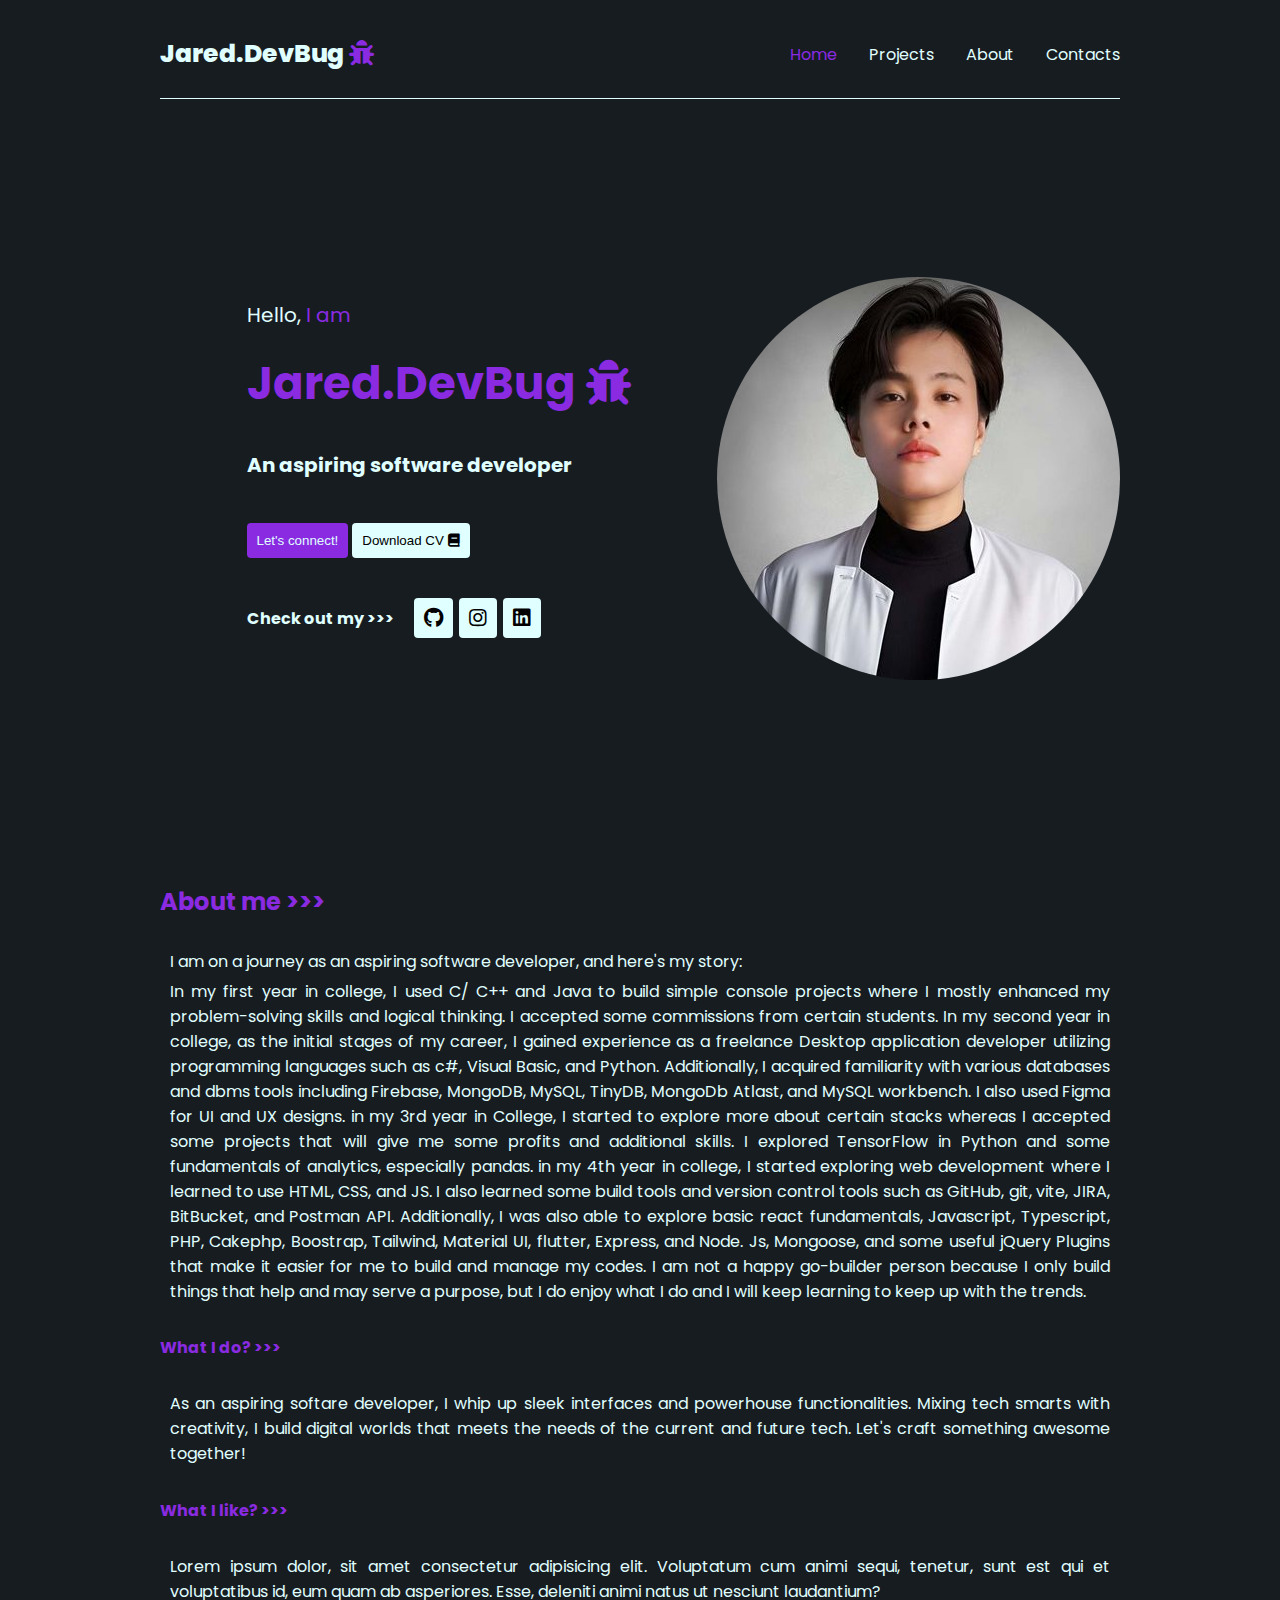
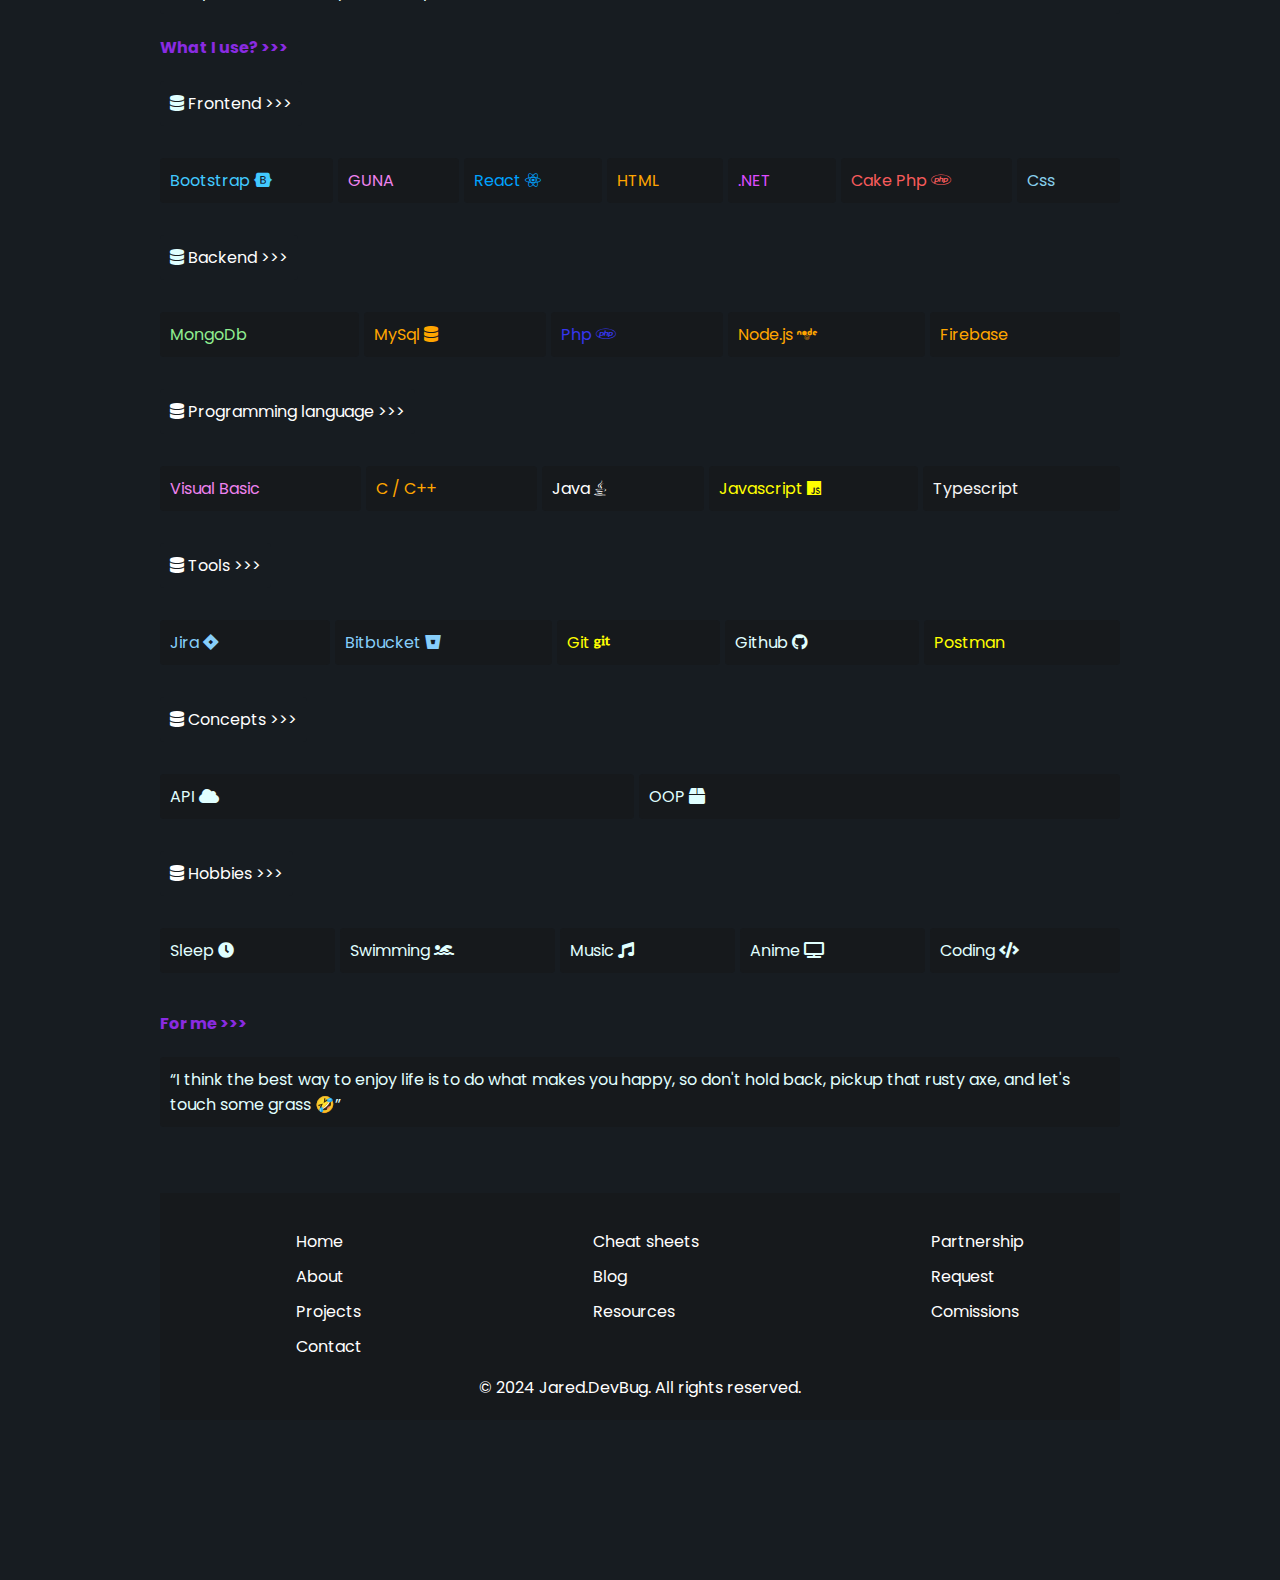
==== index.html @ 0cacb331 "socials" ====
<!DOCTYPE html>
<html lang="en">
<head>
    <meta charset="UTF-8">
    <meta name="viewport" content="width=device-width, initial-scale=1.0">
   <link rel="stylesheet" href="./src/css/index.css">
   <link rel="stylesheet" href="./src/css/sharedUI.css">
   <link rel="stylesheet" href="https://cdnjs.cloudflare.com/ajax/libs/font-awesome/5.15.4/css/all.min.css">
   
    <title>JaredDotDev</title>
    
</head>
<!-- <i class="fa fa-cloud"></i> -->
<body>

    
    <div class="navbar">
        <div class="logo">
            <p>Jared.DevBug <i class="fa fa-bug"></i></p>
            
        </div>
        <ul>
            <li class="nav--items"> <a href="about.html"style="color: blueviolet;"> Home</a></li>
            <li class="nav--items"> <a href="projects.html" style="text-decoration: none;"> Projects</a> </li>
            <li class="nav--items">  <a href="about.html"> About</a></li>
            <li class="nav--items">  <a href="about.html"> Contacts</a></li>
            
        </ul>
    </div>

    
    <section id="hero">
        <div class="hero">
            <div class="informations">
                <p class="greet">Hello, <span>I am</span></p>
                <h3>Jared.DevBug <i class="fa fa-bug"></i></h3>
                <h5>An aspiring software developer</h5>
                <!-- <p class="subtext"> <q>As an aspiring softare developer, I whip up sleek interfaces and powerhouse functionalities. Mixing tech smarts with creativity, I build digital worlds that meets the needs of the current and future tech. Let's craft something awesome together!</q></p> -->
                <div class="cta">
                <button type="submit" id="connect">Let's connect!</button>
                <button type="submit" id="cv"> Download CV <i class="fa fa-book"></i></button>
                </div>

                <div class="socials">
                    <h4>Check out my >>></i></h4>
                    <div class="iconss">
                        <a href="https://github.com/jareddevbug" target="_blank"><i class="fab fa-github"></i></a>
                        <a href="https://www.instagram.com/rjj.sf/"target="_blank"><i class="fab fa-instagram"></i></a>
                        <a href="https://www.linkedin.com/in/renz-jorges-jared-san-fernando-5907162a7/"target="_blank"><i class="fab fa-linkedin"></i></a>
                    </div>
                    
                </div>
                
            </div>
            <div class="image">
                <img src="./assets/images/ProfilePic.jpg"> 
            </div>
        </div>
        
    </section>
    
    <section id="about">
        
        <div class="about-me">
            <h2>About me >>></h2>
            <p class="subtext" style="text-align: justify; display: flex; flex-direction: column; gap:5px;">
                <span>I am on a journey as an aspiring software developer, and here's my story: </span>
            In my first year in college, I used C/ C++ and Java to build simple console projects where I mostly enhanced my problem-solving skills and logical thinking. I accepted some commissions from certain students. In my second year in college, as the initial stages of my career, I gained experience as a freelance Desktop application developer utilizing programming languages such as c#, Visual Basic, and Python. Additionally, I acquired familiarity with various databases and dbms tools including Firebase, MongoDB, MySQL, TinyDB, MongoDb Atlast, and MySQL workbench. I also used Figma for UI and UX designs. in my  3rd year in College, I started to explore more about certain stacks whereas I accepted some projects that will give me some profits and additional skills. I explored TensorFlow in Python and some fundamentals of analytics, especially pandas. in my 4th year in college, I started exploring web development where I learned to use HTML, CSS, and JS. I also learned some build tools and version control tools such as GitHub, git, vite, JIRA, BitBucket, and Postman API. Additionally, I was also able to explore basic react fundamentals, Javascript, Typescript, PHP, Cakephp, Boostrap, Tailwind, Material UI, flutter, Express, and Node. Js, Mongoose, and some useful jQuery Plugins that make it easier for me to build and manage my codes. I am not a happy go-builder person because I only build things that help and may serve a purpose, but I do enjoy what I do and I will keep learning to keep up with the trends.
                
            </p>

            <!-- <div class="justInfo">
                <h3>Projects: <span>50+</span></h3>
                <h3>Experience: <span>4 years</span></h3>
                <h3>Forte: <span>Web and Desktop app Development</span></h3>
            </div> -->

            <h4>What I do? >>></h4>
            <p class="subtext" style="text-align: justify;">
                As an aspiring softare developer, I whip up sleek interfaces and powerhouse functionalities. Mixing tech smarts with creativity, I build digital worlds that meets the needs of the current and future tech. Let's craft something awesome together!
            </p>

            <h4>What I like? >>></h4>
            <p class="subtext" style="text-align: justify;">
                Lorem ipsum dolor, sit amet consectetur adipisicing elit. Voluptatum cum animi sequi, tenetur, sunt est qui et voluptatibus id, eum quam ab asperiores. Esse, deleniti animi natus ut nesciunt laudantium?
            </p>

            <h4>What I use? >>></h4>
            <p class="subtext"> <i class="fa fa-database"> </i> <a href="" style="color: white; text-decoration: none;">Frontend >>></a>  </p>
            <div class="tool-box">
                
                <p class="item" style="color: rgb(66, 201, 255);">Bootstrap <i class="fab fa-bootstrap"></i></p>
                <p class="item" style="color: violet;">GUNA <i class="fab fa-guna"></i></p>
                <p class="item" style="color: rgb(0, 162, 255);">React <i class="fab fa-react"></i></p>
                <p class="item" style="color: orange;">HTML <i class="fab fa-html"></i></p>
                <p class="item" style="color: rgb(222, 76, 255);">.NET <i class="fab fa-.NET"></i></p>
                <p class="item" style="color: rgb(247, 91, 91);">Cake Php <i class="fab fa-php"></i></p>
                <p class="item" style="color: skyblue;"> Css <i class="fab fa-css"></i></p>
            </div>

            <p class="subtext"> <i class="fa fa-database"> </i> <a href="" style="color: white; text-decoration: none;">Backend >>></a>  </p>
            <div class="tool-box">
                <p class="item" style="color: lightgreen;">MongoDb <i class="fab fa-MongoDb"></i></p>
                <p class="item" style="color: orange;">MySql <i class="fa fa-database"></i></p>
                <p class="item" style="color: rgb(54, 54, 238);">Php <i class="fab fa-php"></i></p>
                <p class="item" style="color: orange;">Node.js <i class="fab fa-node"></i></p>
                <p class="item" style="color: orange;"> Firebase <i class="fab fa-firebase"></i></p>
            </div>

            <p class="subtext"> <i class="fa fa-database" style="color: white;"> </i> <a href="https://www.bing.com/search?q=in+demand+programming+languages+2024&cvid=60f1ab8229b2446ba89f6286920ea19d&gs_lcrp=EgZjaHJvbWUqBggAEAAYQDIGCAAQABhAMgYIARAAGEAyBggCEEUYOTIGCAMQABhAMgYIBBAAGEAyBggFEAAYQDIGCAYQABhAMgYIBxAAGEAyBggIEAAYQNIBCDQwMDJqMGo5qAIAsAIA&FORM=ANAB01&PC=LCTS" style="color: white; text-decoration: none;">Programming language >>></a>  </p>
            <div class="tool-box">
                <p class="item" style="color: violet;">Visual Basic <i class="fab fa-vb"></i></p>
                <p class="item" style="color: orange;"> C / C++ <i class="fab fa-c"></i></p>
                <p class="item" style="color: white;"> Java <i class="fab fa-java"></i></p>
                <p class="item" style="color: yellow;"> Javascript <i class="fab fa-js"></i></p>
                <p class="item" style="color: whitesmoke;"> Typescript <i class="fab fa-tsx"></i></p>
                
            </div>

            <p class="subtext"> <i class="fa fa-database" style="color: white;"> </i> <a href="https://www.bing.com/search?pglt=675&q=programming+tools&cvid=0daf3e2e19ff4c6a9092373e5b72f492&gs_lcrp=EgZjaHJvbWUqBggAEAAYQDIGCAAQABhAMgYIARAAGEAyBggCEAAYQDIGCAMQABhAMgYIBBAAGEAyBggFEAAYQDIGCAYQABhAMgYIBxAAGEAyBggIEAAYQNIBCDY3NDJqMGoxqAIAsAIA&FORM=ANNTA1&PC=LCTS" style="color: white; text-decoration: none;">Tools >>></a>  </p>
            <div class="tool-box">
                <p class="item" style="color: lightskyblue;"> Jira <i class="fab fa-jira"></i></p>
                <p class="item" style="color: lightskyblue;"> Bitbucket <i class="fab fa-bitbucket"></i></p>
                <p class="item" style="color: yellow;"> Git <i class="fab fa-git"></i></p>
                <p class="item" style="color: lightcyan;"> Github <i class="fab fa-github"></i></p>
                <p class="item" style="color: yellow;"> Postman <i class="fab fa-postman"></i></p>
            </div>

            <p class="subtext"> <i class="fa fa-database" style="color: white;"> </i> <a href="#" style="color: white; text-decoration: none;">Concepts >>></a>  </p>
            <div class="tool-box">
                <p class="item" style="color: lightcyan;"> API <i class="fa fa-cloud"></i></p>
                <p class="item" style="color: lightcyan;"> OOP <i class="fa fa-box"></i></p>
            </div>

            <p class="subtext"> <i class="fa fa-database" style="color: white;"> </i> <a href="https://www.bing.com/search?q=hobbies+of+a+programmer&cvid=5ce0e59847744c8ab3c6bc03f00dd19f&gs_lcrp=EgZjaHJvbWUyBggAEEUYOTIGCAEQABhAMgYIAhAAGEAyBggDEAAYQDIGCAQQABhAMgYIBRAAGEAyBggGEAAYQDIGCAcQABhAMgYICBAAGEDSAQg0NTc5ajBqOagCALACAA&FORM=ANAB01&PC=LCTS" style="color: white; text-decoration: none;">Hobbies >>></a>  </p>
            <div class="tool-box">
                <p class="item" style="color: lightcyan;"> Sleep <i class="fa fa-clock"></i></p>
                <p class="item" style="color: lightcyan;"> Swimming <i class="fa fa-swimmer"></i></p>
                <p class="item" style="color: lightcyan;"> Music <i class="fa fa-music"></i></p>
                <p class="item" style="color: lightcyan;"> Anime <i class="fa fa-tv"></i></p>
                <p class="item" style="color: lightcyan;"> Coding <i class="fa fa-code"></i></p>
                
            </div>
            <h4>For me >>></h4>
            <p class="subtext" id="qoute" style="text-align: left;">
                <q>I think the best way to enjoy life is to do what makes you happy, so don't hold back, pickup that rusty axe, and let's touch some grass 🤣</q>
            </p>
            
        </div>
    </section>
    <br>
    <br>
    <footer>
        <div class="container">
            <div class="footbar">
                <div class="bars">
                    <ul>
                        <li> Home</li>
                        <li> About</li>
                        <li> Projects</li>
                        <li> Contact</li>
                    </ul>
                </div>
                <div class="bars">
                    <ul>
                        <li> Cheat sheets</li>
                        <li> Blog</li>
                        <li> Resources</li>
                    </ul>
                </div>
                <div class="bars">
                    <ul>
                        <li> Partnership</li>
                        <li> Request</li>
                        <li> Comissions</li>
                    </ul>
                </div>
            </div>
          <p>&copy; 2024 Jared.DevBug. All rights reserved.</p>
        </div>
      </footer>
</body>

</html>
---- src/css/index.css ----
@import url("https://fonts.googleapis.com/css2?family=Poppins:ital,wght@0,100;0,200;0,300;0,400;0,500;0,600;0,700;0,800;0,900;1,100;1,200;1,300;1,400;1,500;1,600;1,700;1,800;1,900&display=swap");

/* @keyframes moveRocket {
  from {
    transform: translateY(0); /* Initially facing right */
/* } */
/* to {
    transform: translateY(10px); /* Flips the rocket and moves right */
/* }
} */

/* .fa-cloud {
  animation: moveRocket 1s infinite;
  animation-direction: alternate-reverse;
  position: absolute;
  right: 460px;
  color: lightcyan;
  font-size: 20px;
  transition: 0.5s;
} */
/* .fa-cloud:hover {
  color: cyan;
} */
#hero .hero {
  display: flex;
  flex-direction: row;
  height: 85vh;
  justify-content: space-around;
  align-items: center;
}
@keyframes moveImg {
  from {
    transform: translateY(0);
  }
  to {
    transform: translateY(20px);
  }
}
#hero .image img {
  max-width: 500px;
  border-radius: 50%;
  animation: moveImg 2s infinite;
  animation-direction: alternate-reverse;
}
#hero .informations {
  color: lightcyan;
  margin: auto;
  font-family: "Poppins", sans-serif;
}
#hero .informations span {
  color: blueviolet;
}
#hero .informations h3 {
  color: blueviolet;
  font-size: 45px;
  line-height: 0;
}
#hero .informations .subtext {
  max-width: 70%;
}
#hero .informations button {
  background-color: blueviolet;
  border: 0;
  padding: 10px;
  border-radius: 4px;
  color: lightcyan;
  transition: all 0.5s ease;
  margin-top: 10px;
  margin-bottom: 10px;
  cursor: pointer;
}
#hero .informations button:hover {
  transform: translateY(-5px);
}
.informations .greet {
  font-size: 20px;
  line-height: 0;
}
.informations h5 {
  font-size: 20px;
}
#hero .informations #cv {
  background-color: lightcyan;
  color: black;
}
#hero .informations #connect:hover {
  background-color: lightcyan;
  color: black;
}
#hero .informations #cv:hover {
  background-color: blueviolet;
  color: white;
}
#hero .socials {
  width: 350px;
  height: 100px;
  color: lightcyan;
  display: flex;
  flex-direction: row;
  align-items: center;
  gap: 20px;
}
#hero .socials .fab {
  background-color: lightcyan;
  padding: 10px;
  border-radius: 4px;
  font-size: 20px;
  color: black;
  transition: all 0.5s ease;
  cursor: pointer;
}
#hero .socials .fab:hover {
  background-color: blueviolet;
  color: lightcyan;
  transform: translateY(-4px);
}
#hero .iconss {
  display: flex;
  gap: 6px;
}
#about .about-me {
  color: lightcyan;
}
#about .subtext {
  width: fit-content;
  background-color: #171c21;
  padding: 10px;
  transition: 0.5s ease;
  border-radius: 4px;
  cursor: text;
}
#about .item {
  padding: 10px;
  width: max-content;
  border-radius: 4px;
  background-color: #16191c;
  transition: all 0.5s ease;
  cursor: pointer;
  flex: 1 0 max-content;
}
#about .item:hover {
  background-color: #2a3138;
  transform: translateY(-5px);
}
#about #qoute:hover {
  background-color: #2a3138;
}
#about .about-me h4,
h2 {
  color: blueviolet;
}
#about .subtext:hover {
  background-color: #2a3138;
  transform: translateY(-5px);
}
#about .tool-box {
  display: flex;
  gap: 5px;
  flex-wrap: wrap;
}
#qoute {
  text-align: center;
}

footer {
  background-color: #16191c;
  color: #fff;
  padding: 20px 0;
  text-align: center;
}
.footbar {
  display: flex;
  justify-content: space-around;
}
.bars ul li {
  list-style-type: none;
  text-decoration: none;
  margin: 0;
  padding: 0;
  transition: 0.5s ease;
  cursor: pointer;
}

.bars ul li:hover {
  color: cyan;
  transform: translateX(10px);
}
.bars ul {
  display: flex;
  flex-direction: column;
  gap: 10px;
  text-align: left;
}
.container {
  max-width: 1200px;
  margin: 0 auto;
  display: flex;
  flex-direction: column;
}

.container p {
  margin: 0;
}

#about #qoute {
  background-color: #16191c;
  max-width: fit-content;
}
.justInfo {
  display: flex;
  justify-content: space-around;
  color: lightcyan;
  height: max-content;
  padding-bottom: 10px;
  /* From https://css.glass */
  background: #16191c;
  border-radius: 8px;
  box-shadow: 0 4px 30px rgba(0, 0, 0, 0.1);
  backdrop-filter: blur(0.9px);
  -webkit-backdrop-filter: blur(0.9px);
  border: 1px solid rgba(255, 255, 255, 0.36);
  padding-top: 10px;
}
.justInfo h3 {
  display: flex;
  flex-direction: column;
  align-items: first baseline;
  transition: 0.5s ease;
  font-family: "Poppins", sans-serif;
}
.justInfo h3:hover {
  transform: translateY(-5px);
  color: blueviolet;
}
@media only screen and (max-width: 768px) {
  #hero .hero {
    flex-direction: column-reverse;
    padding-top: 10rem;
    justify-content: center;
  }
  #hero {
    margin: auto;
  }
  #hero .image img {
    max-width: 320px;
    animation: none;
  }
  #hero .informations h3 {
    font-size: 30px;
  }

  #hero .informations .subtext {
    max-width: fit-content;
  }
  #about {
    margin-top: 20%;
    border-top: 1px solid lightcyan;
  }
  .socials {
    margin-left: 10%;
  }
  #about .subtext {
    text-align: justify;
  }
  footer {
    font-size: 10px;
    padding-right: 10%;
  }
  #hero .subtext {
    text-align: justify;
  }
  .justInfo h3 {
    flex-direction: row;
    text-align: center;
  }
  .justInfo {
    padding: 10px;
    justify-content: space-around;
    align-items: center;
    flex-direction: column;
  }
}
---- src/css/sharedUI.css ----
body {
  margin: 10rem;
  margin-top: 10px;
  padding: 0;
  box-sizing: border-box;
  background-color: #171c21;
  font-family: "Poppins", sans-serif;
}
.navbar {
  display: flex;
  flex-direction: row;
  align-items: center;
  justify-content: space-between;
  border-bottom: 1px inset lightcyan;
}
.navbar ul {
  display: flex;
  flex-direction: row;
  color: lightcyan;
  gap: 2rem;
}
.navbar ul li,
a {
  list-style-type: none;
  text-decoration: none;
  cursor: pointer;
  transition: 0.4s ease;
  color: lightcyan;
}
.navbar ul li a:hover {
  color: blueviolet;
}
.navbar .logo {
  color: lightcyan;
  font-weight: 800;
  cursor: pointer;
  font-size: 25px;
}
.navbar .logo .fa {
  color: blueviolet;
  transition: 0.5s ease;
}
.navbar .logo .fa:hover {
  color: lightcyan;
}
.navbar .logo .fa {
  animation: animateBug 2s infinite;
  animation-direction: alternate-reverse;
}

@keyframes animateBug {
  from {
    color: lightcyan; /* Initially facing right */
  }
  to {
    color: blueviolet; /* Flips the rocket and moves right */
  }
}

@media only screen and (max-width: 768px) {
  body {
    margin: 2rem;
    padding: 0;
    padding-top: 2rem;
    box-sizing: border-box;
  }
  .fa-cloud {
    position: relative;
    display: none;
  }
  .navbar {
    flex-direction: column;
    justify-content: center;
    align-items: center;
    padding-right: 10%;
  }
  .navbar ul li {
    font-size: 15px;
  }
  .logo {
    margin-left: 10%;
  }
}
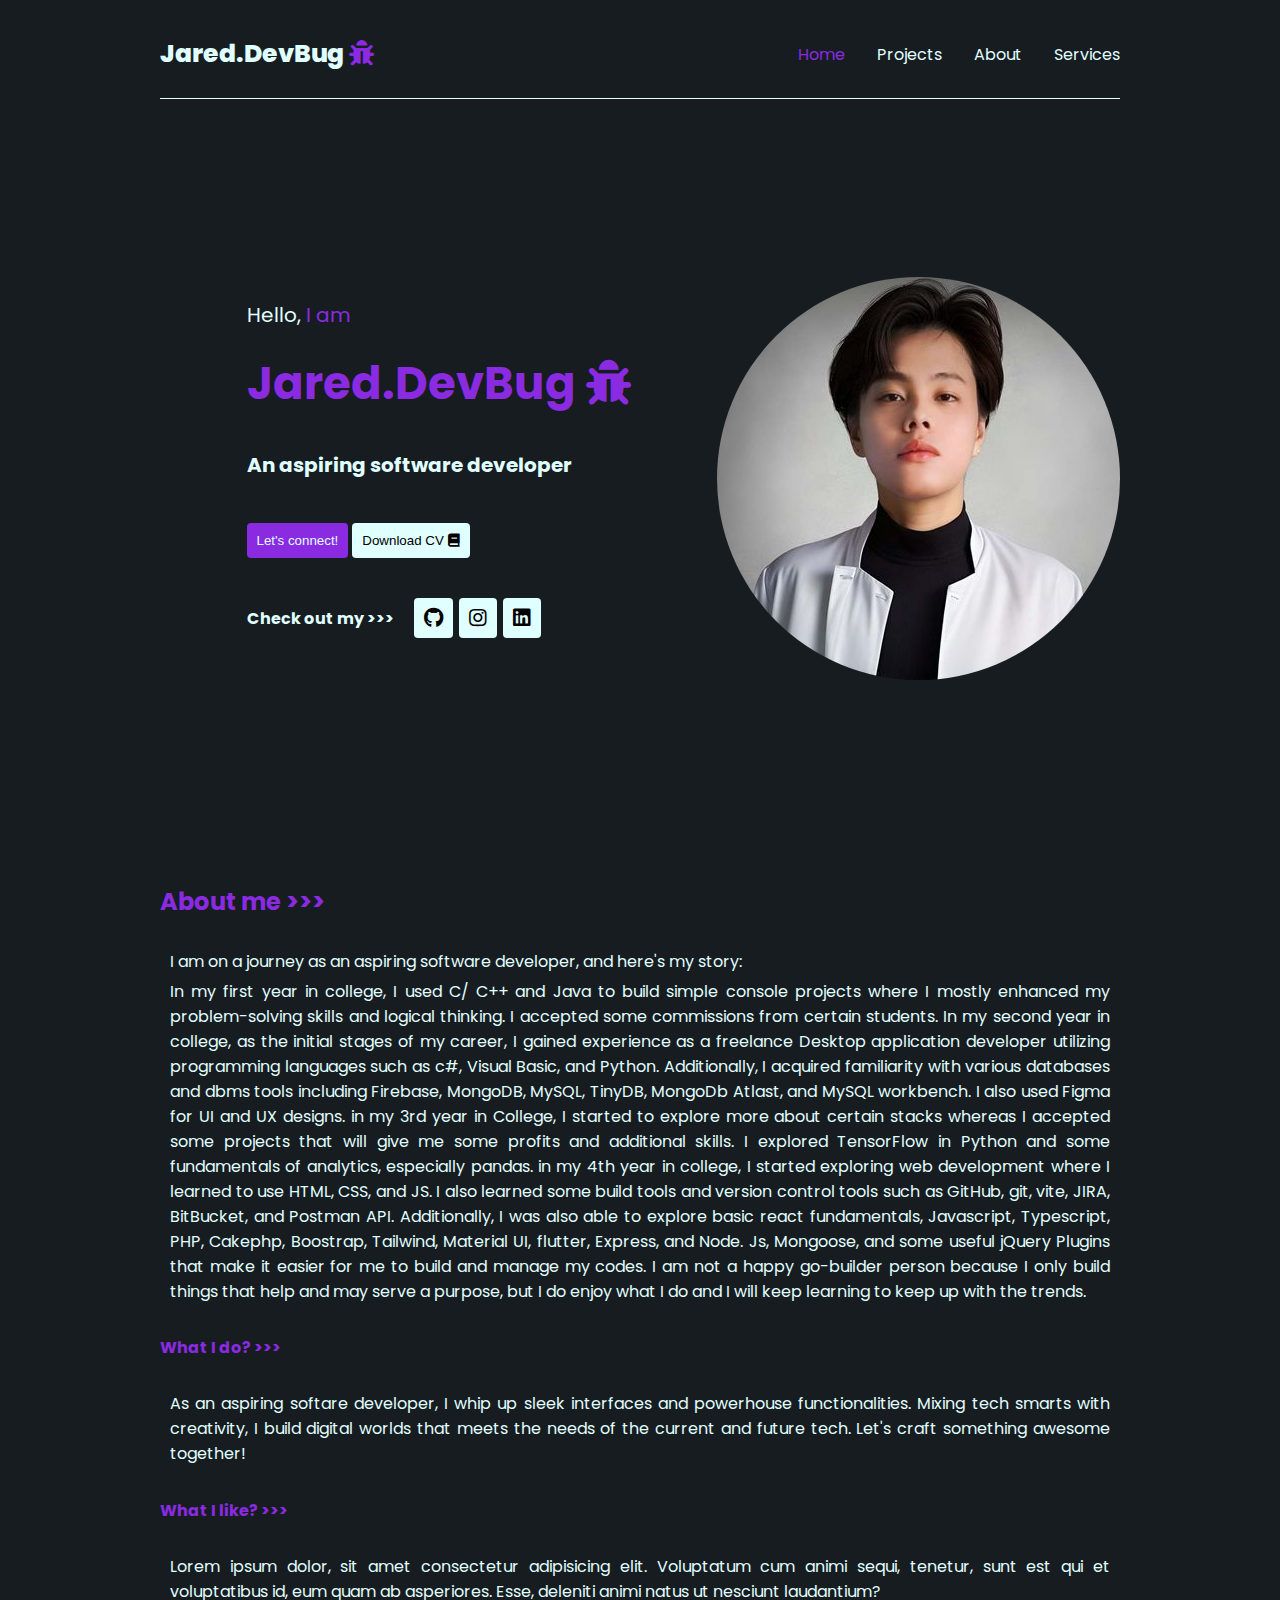
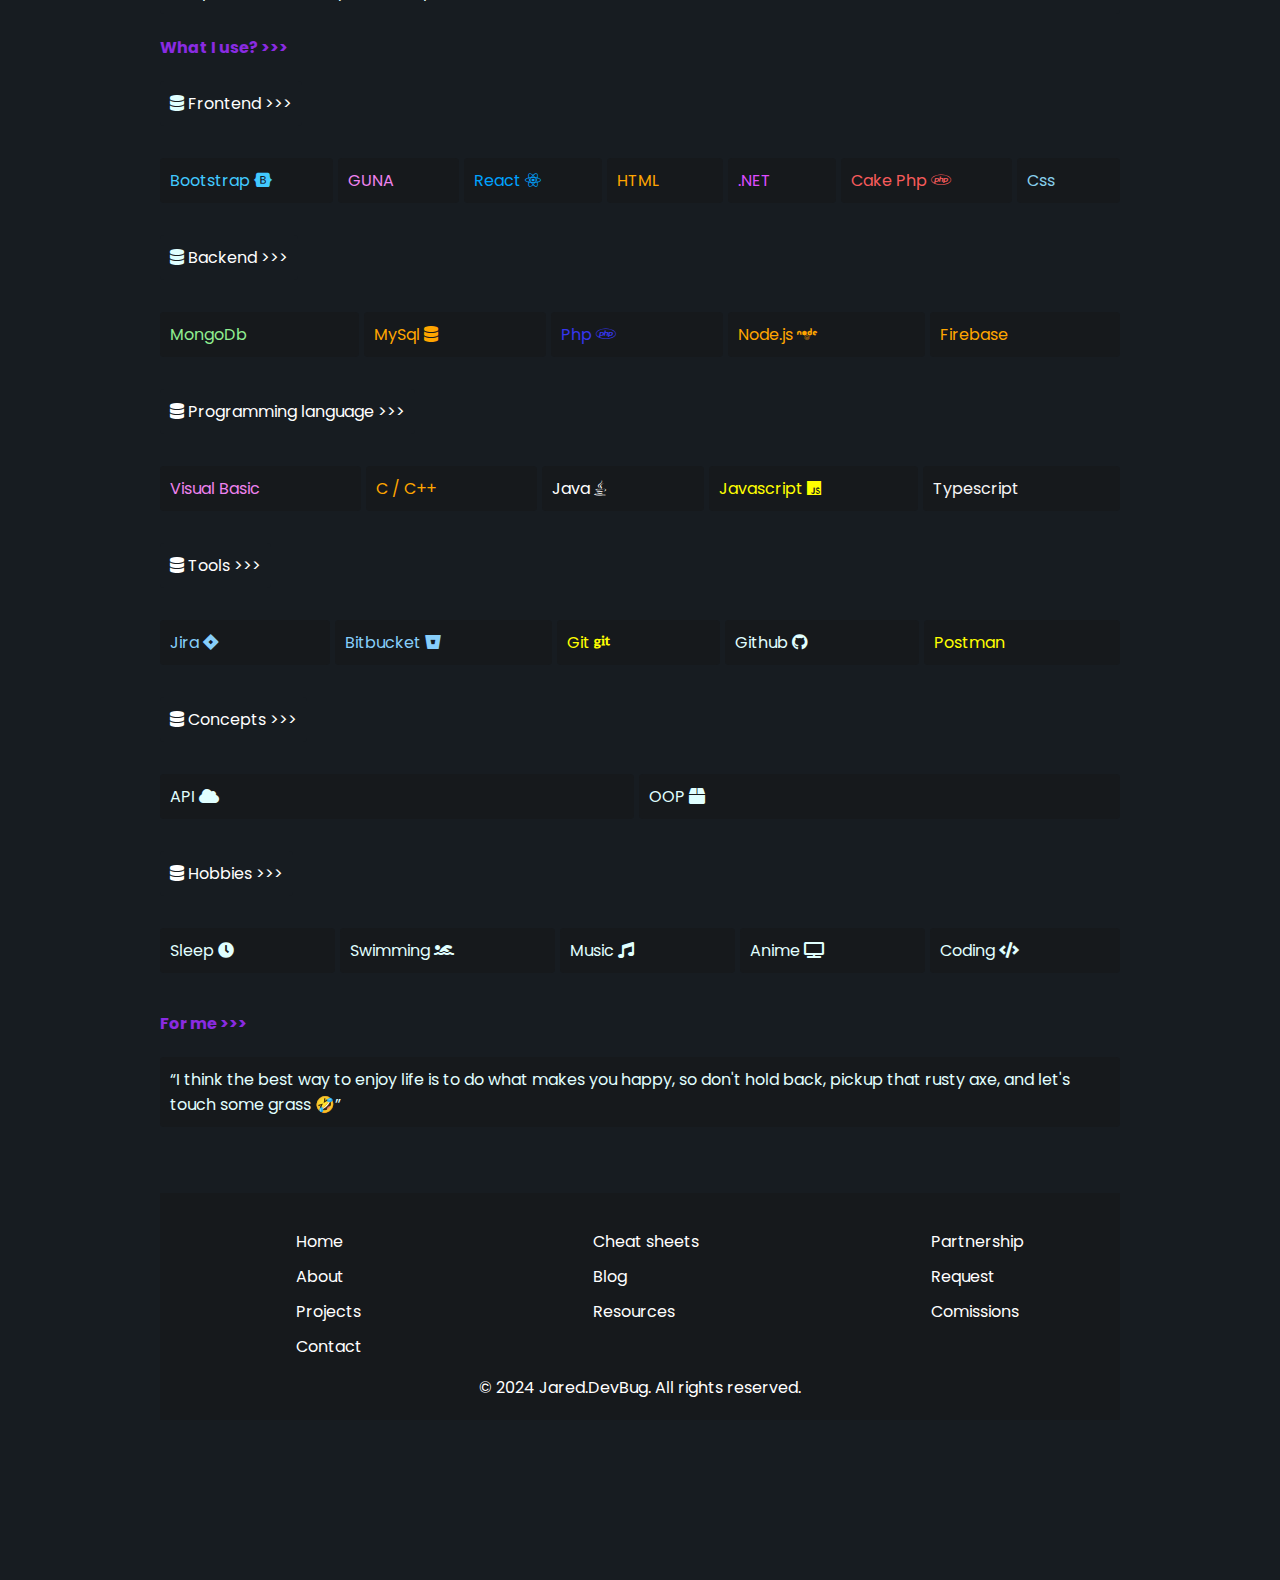
==== commit d09ddebd: "routes" ====
--- a/index.html
+++ b/index.html
@@ -20,11 +20,10 @@
             
         </div>
         <ul>
-            <li class="nav--items"> <a href="about.html"style="color: blueviolet;"> Home</a></li>
+            <li class="nav--items"> <a href="index.html"style="color: blueviolet;"> Home</a></li>
             <li class="nav--items"> <a href="projects.html" style="text-decoration: none;"> Projects</a> </li>
-            <li class="nav--items">  <a href="about.html"> About</a></li>
-            <li class="nav--items">  <a href="about.html"> Contacts</a></li>
-            
+            <li class="nav--items">  <a href="#about"> About</a></li>
+            <li class="nav--items">  <a href="services.html"> Services</a></li>
         </ul>
     </div>
 
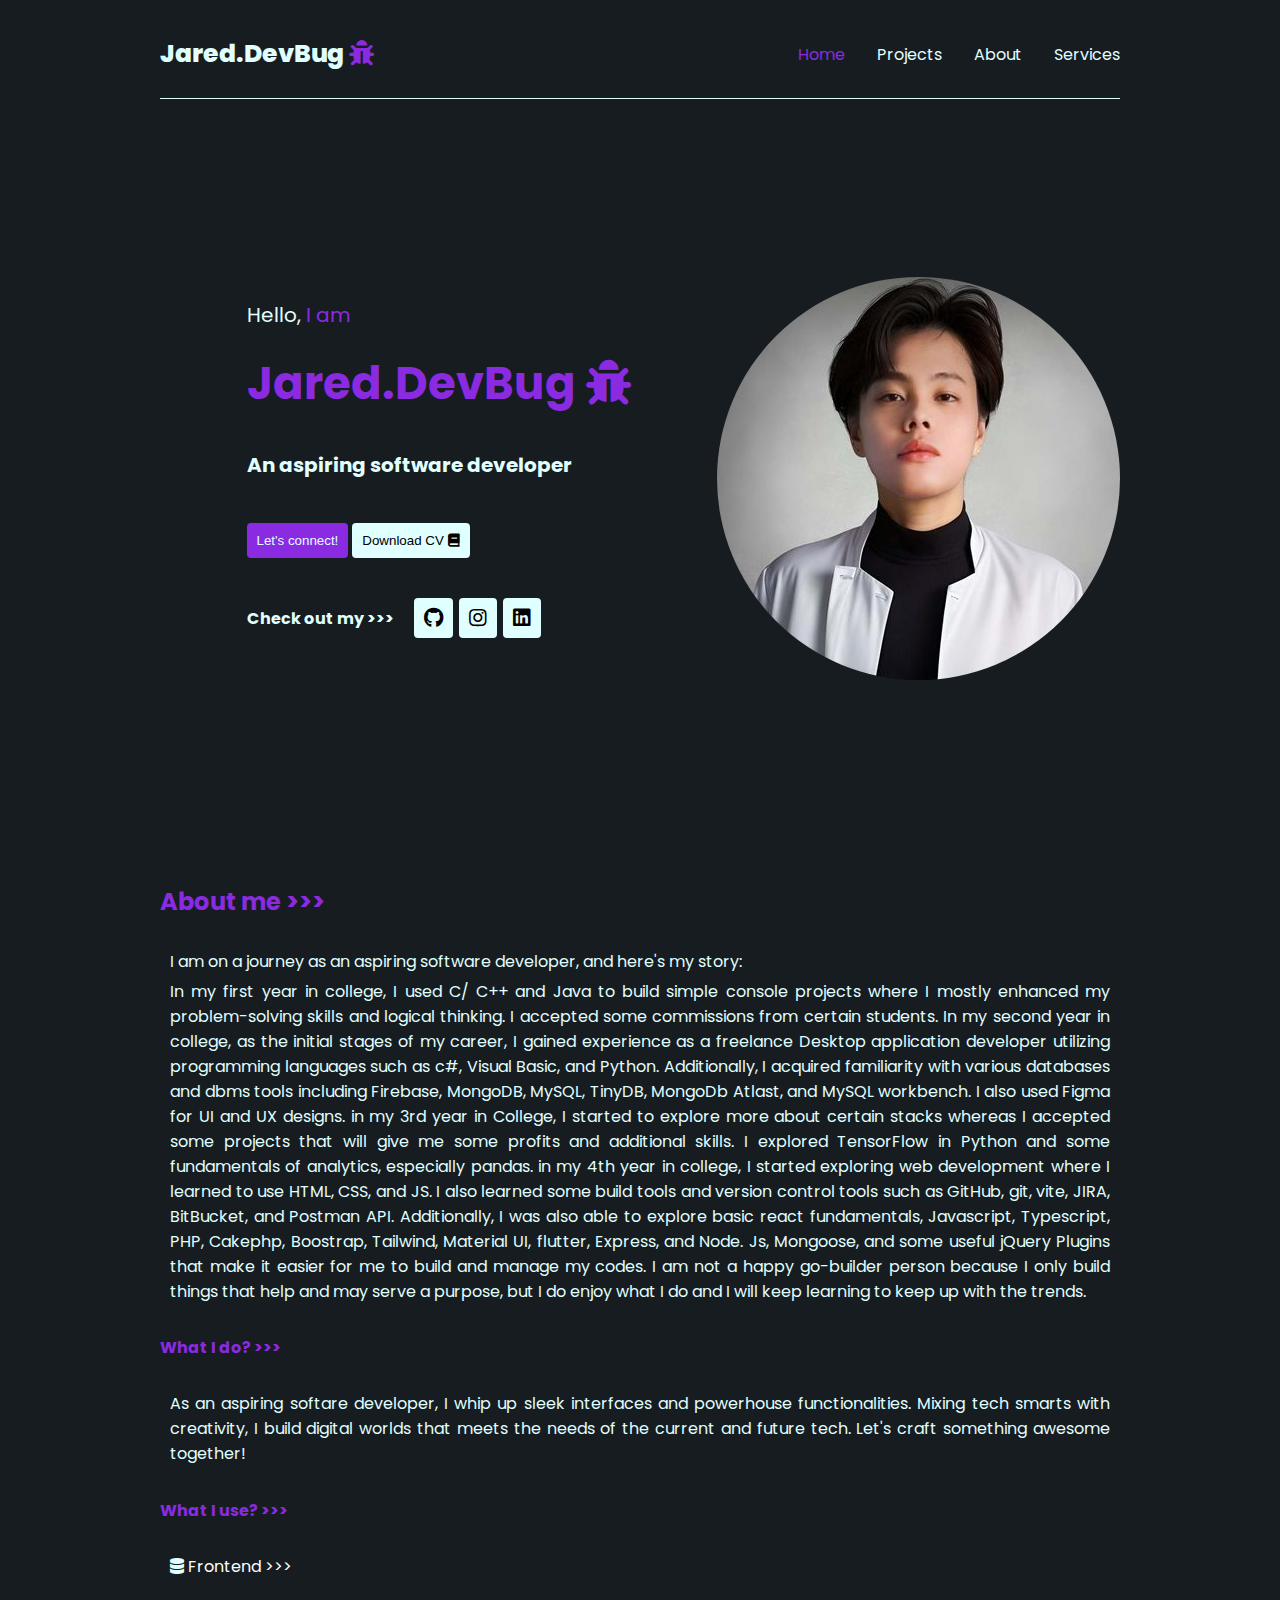
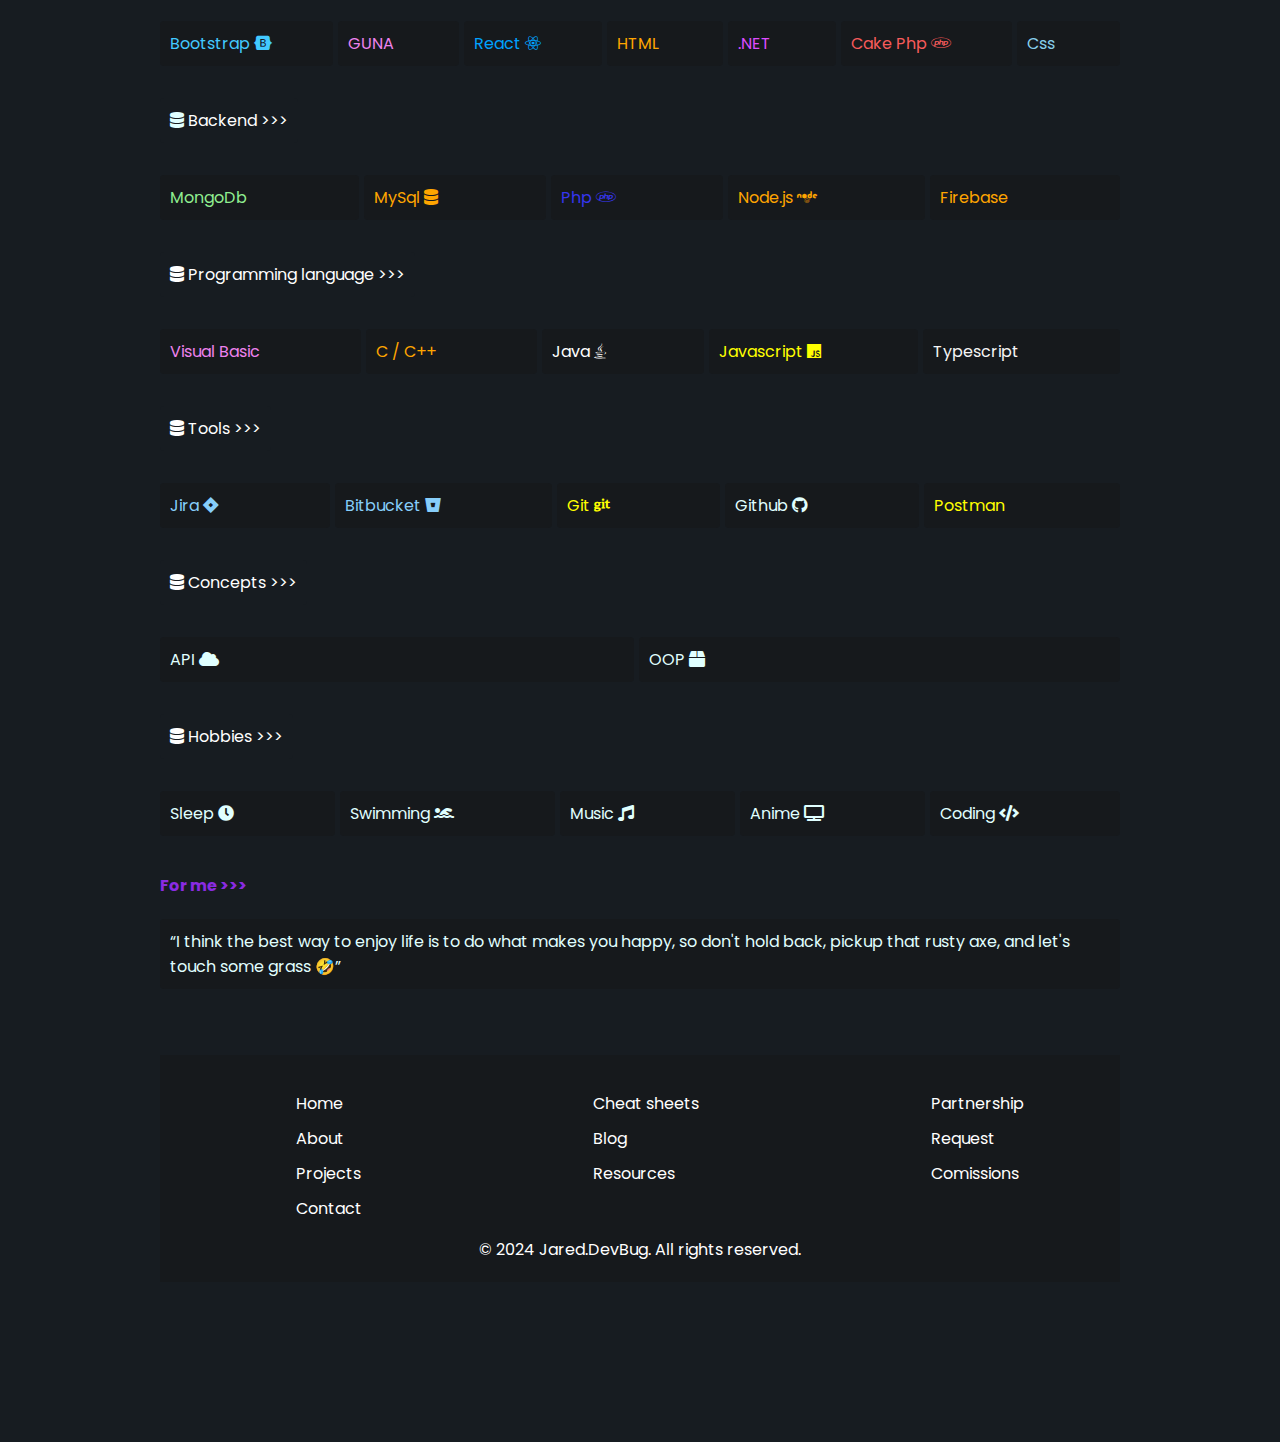
==== commit 32334ac7: "Like" ====
--- a/index.html
+++ b/index.html
@@ -23,7 +23,7 @@
             <li class="nav--items"> <a href="index.html"style="color: blueviolet;"> Home</a></li>
             <li class="nav--items"> <a href="projects.html" style="text-decoration: none;"> Projects</a> </li>
             <li class="nav--items">  <a href="#about"> About</a></li>
-            <li class="nav--items">  <a href="services.html"> Services</a></li>
+            <li class="nav--items">  <a href="unavailable.html"> Services</a></li>
         </ul>
     </div>
 
@@ -79,10 +79,10 @@
                 As an aspiring softare developer, I whip up sleek interfaces and powerhouse functionalities. Mixing tech smarts with creativity, I build digital worlds that meets the needs of the current and future tech. Let's craft something awesome together!
             </p>
 
-            <h4>What I like? >>></h4>
+            <!-- <h4>What I like? >>></h4>
             <p class="subtext" style="text-align: justify;">
-                Lorem ipsum dolor, sit amet consectetur adipisicing elit. Voluptatum cum animi sequi, tenetur, sunt est qui et voluptatibus id, eum quam ab asperiores. Esse, deleniti animi natus ut nesciunt laudantium?
-            </p>
+                I like 
+            </p> -->
 
             <h4>What I use? >>></h4>
             <p class="subtext"> <i class="fa fa-database"> </i> <a href="" style="color: white; text-decoration: none;">Frontend >>></a>  </p>
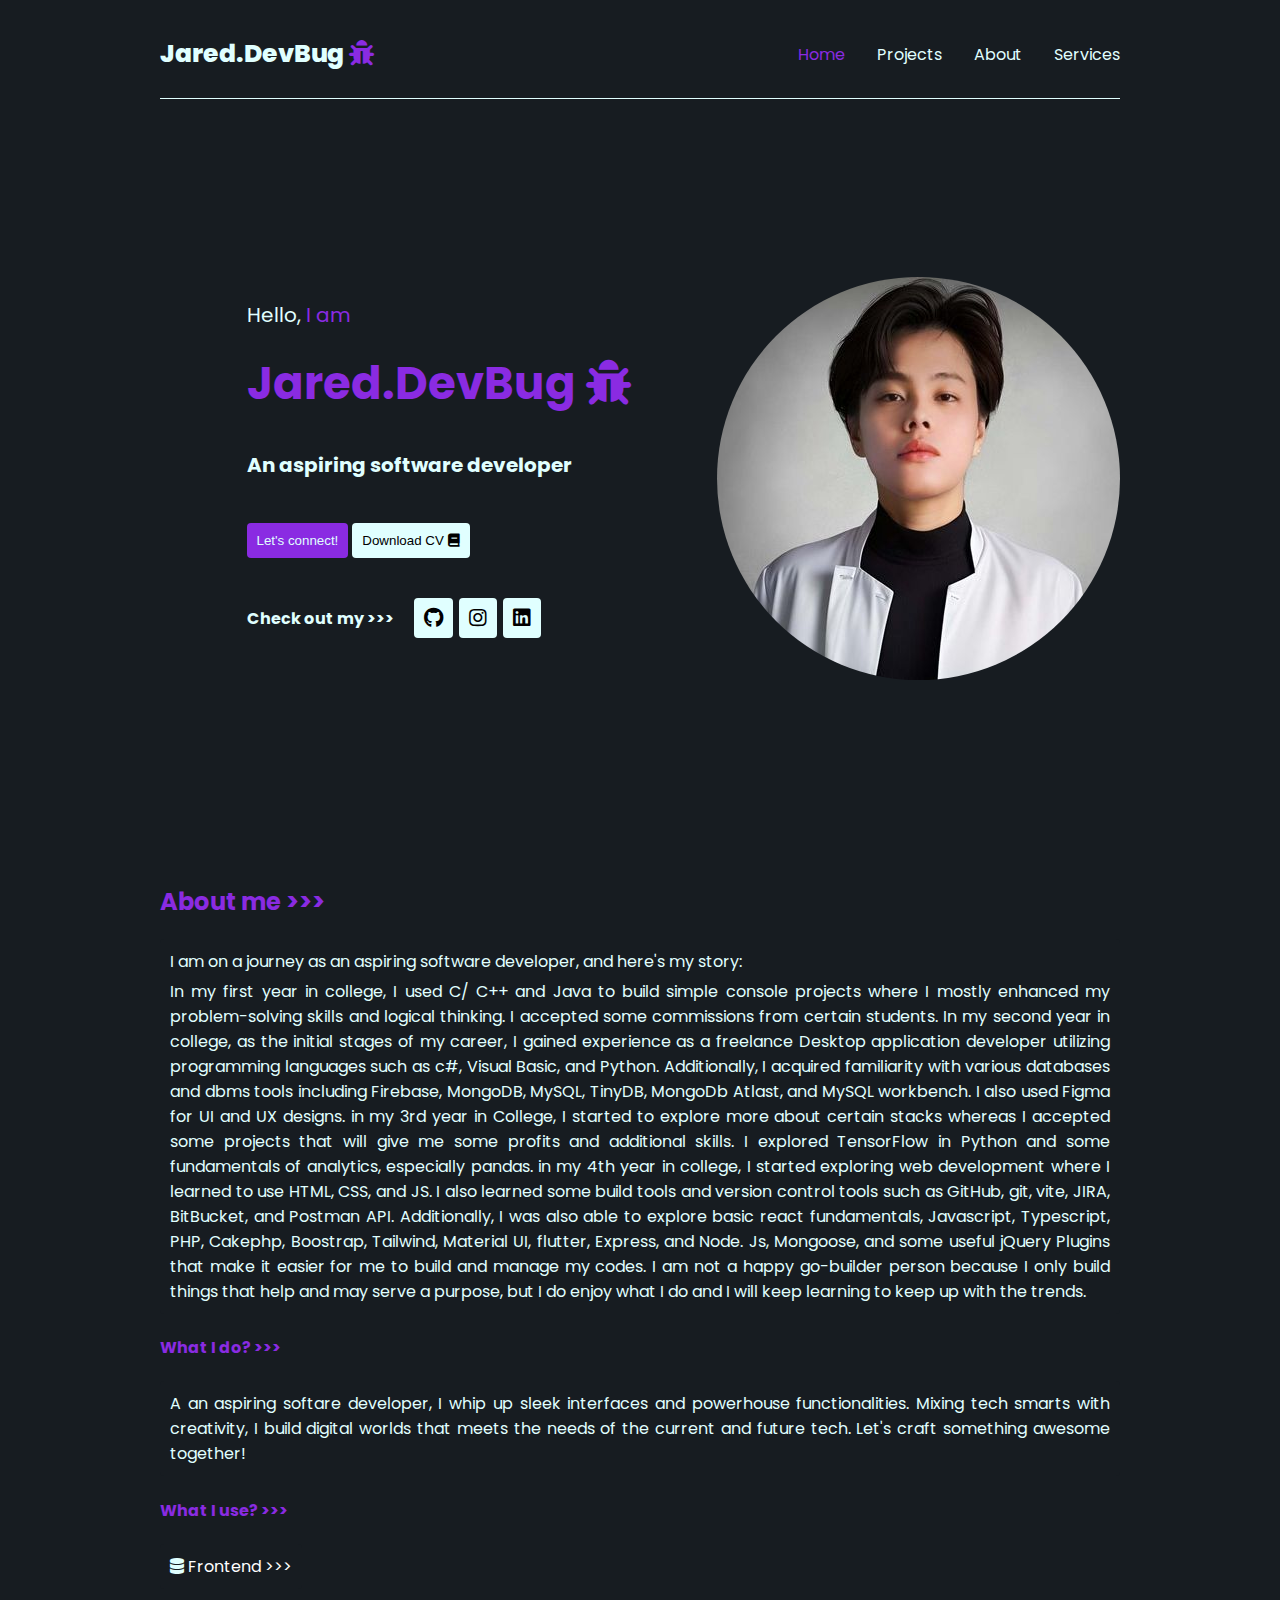
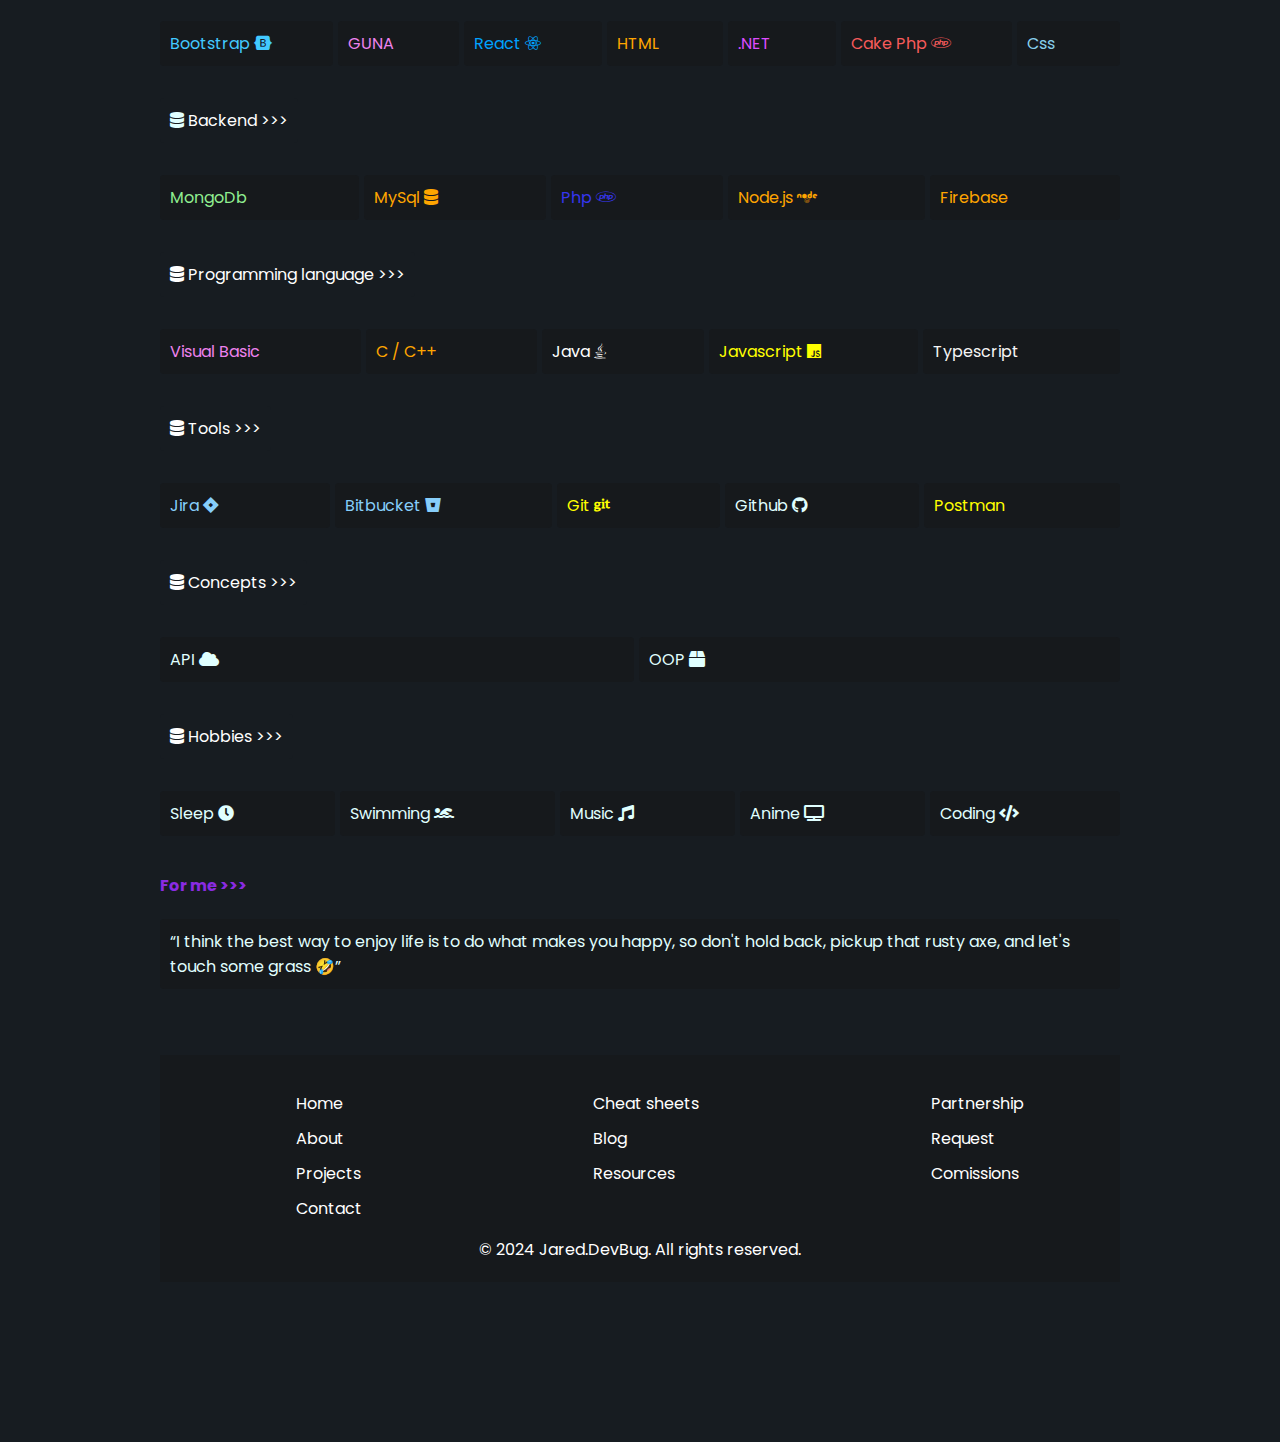
==== commit 98c72e42: "label" ====
--- a/index.html
+++ b/index.html
@@ -76,7 +76,7 @@
 
             <h4>What I do? >>></h4>
             <p class="subtext" style="text-align: justify;">
-                As an aspiring softare developer, I whip up sleek interfaces and powerhouse functionalities. Mixing tech smarts with creativity, I build digital worlds that meets the needs of the current and future tech. Let's craft something awesome together!
+                A an aspiring softare developer, I whip up sleek interfaces and powerhouse functionalities. Mixing tech smarts with creativity, I build digital worlds that meets the needs of the current and future tech. Let's craft something awesome together!
             </p>
 
             <!-- <h4>What I like? >>></h4>
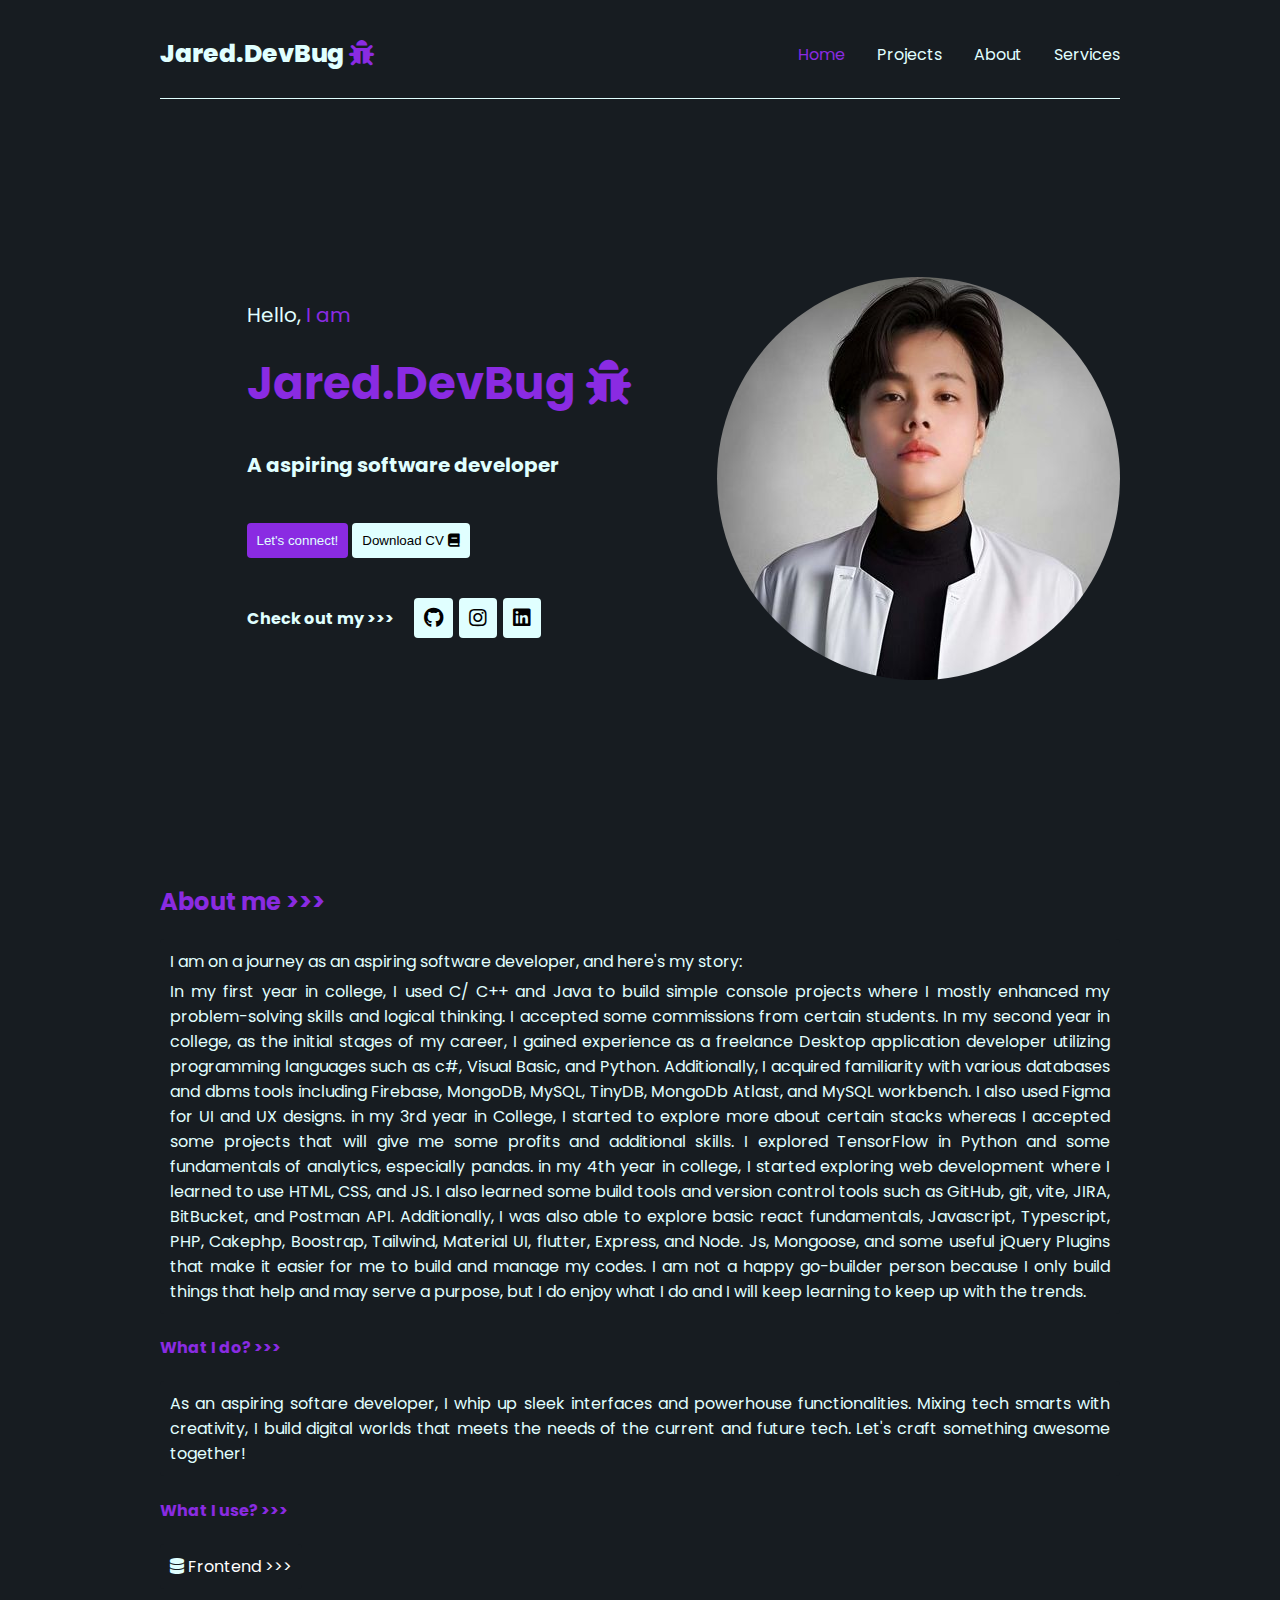
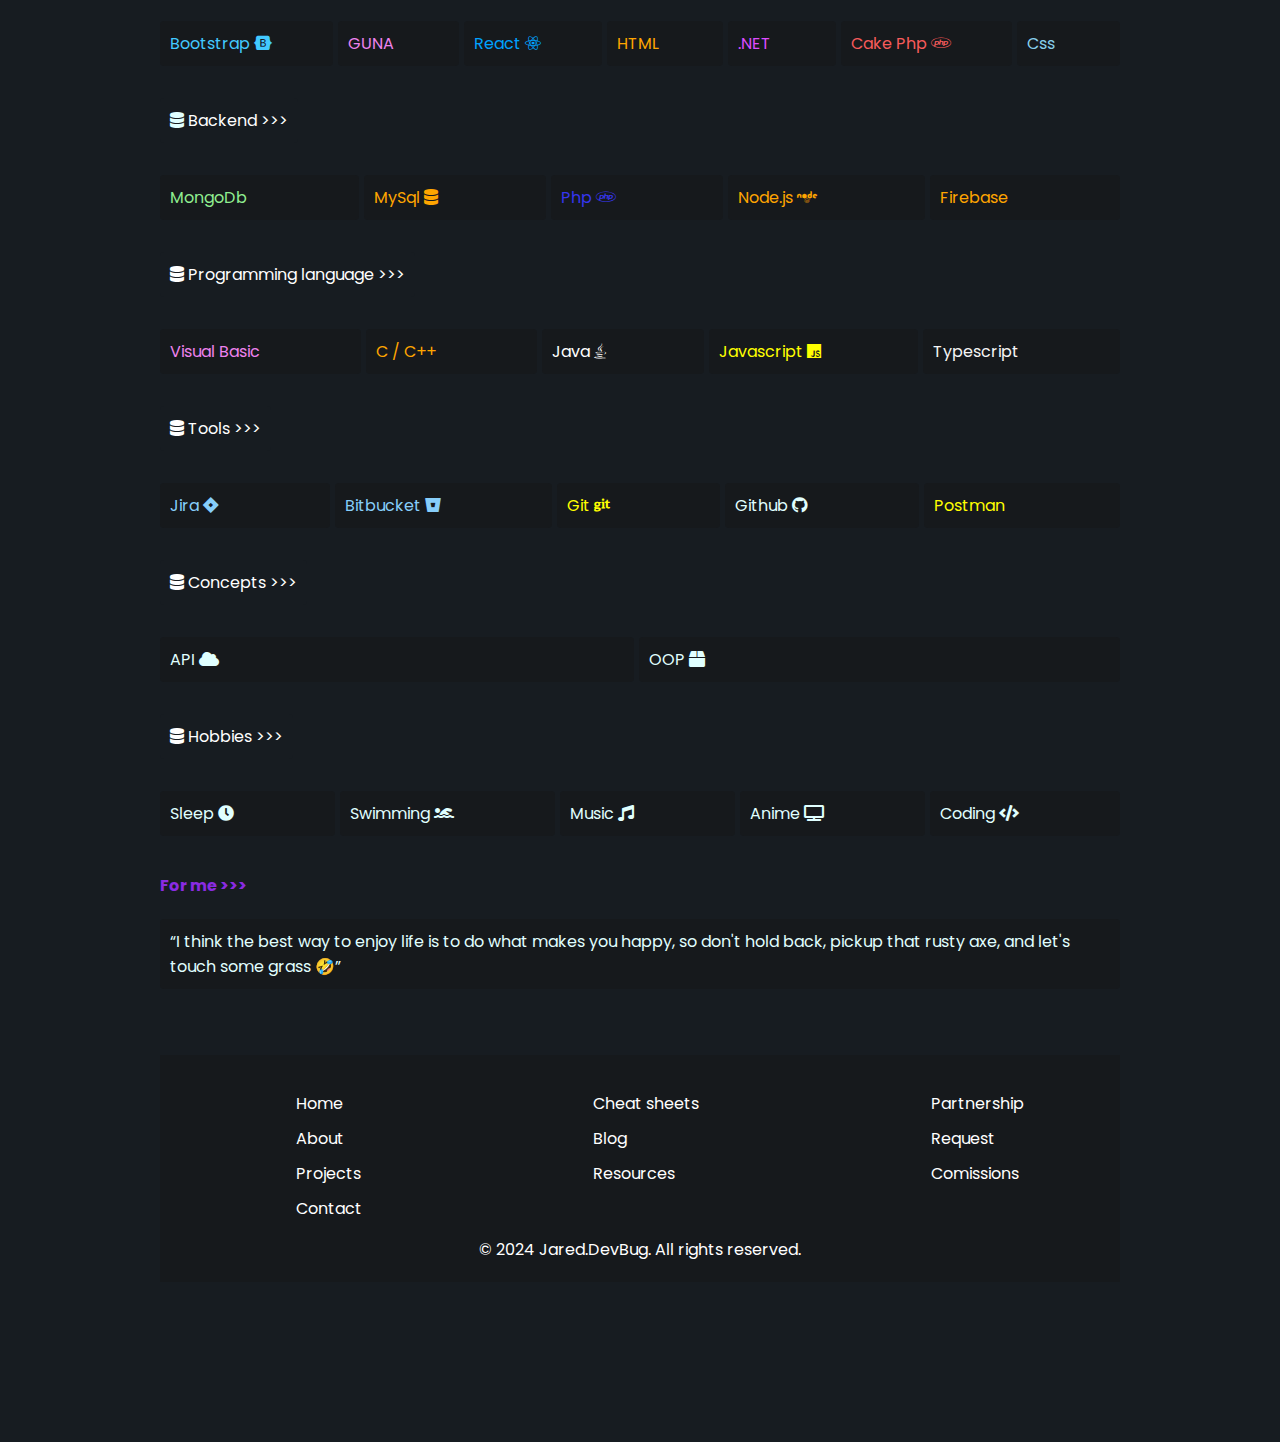
==== commit e2a5cd52: "labels" ====
--- a/index.html
+++ b/index.html
@@ -33,7 +33,7 @@
             <div class="informations">
                 <p class="greet">Hello, <span>I am</span></p>
                 <h3>Jared.DevBug <i class="fa fa-bug"></i></h3>
-                <h5>An aspiring software developer</h5>
+                <h5>A aspiring software developer</h5>
                 <!-- <p class="subtext"> <q>As an aspiring softare developer, I whip up sleek interfaces and powerhouse functionalities. Mixing tech smarts with creativity, I build digital worlds that meets the needs of the current and future tech. Let's craft something awesome together!</q></p> -->
                 <div class="cta">
                 <button type="submit" id="connect">Let's connect!</button>
@@ -76,7 +76,7 @@
 
             <h4>What I do? >>></h4>
             <p class="subtext" style="text-align: justify;">
-                A an aspiring softare developer, I whip up sleek interfaces and powerhouse functionalities. Mixing tech smarts with creativity, I build digital worlds that meets the needs of the current and future tech. Let's craft something awesome together!
+                As an aspiring softare developer, I whip up sleek interfaces and powerhouse functionalities. Mixing tech smarts with creativity, I build digital worlds that meets the needs of the current and future tech. Let's craft something awesome together!
             </p>
 
             <!-- <h4>What I like? >>></h4>
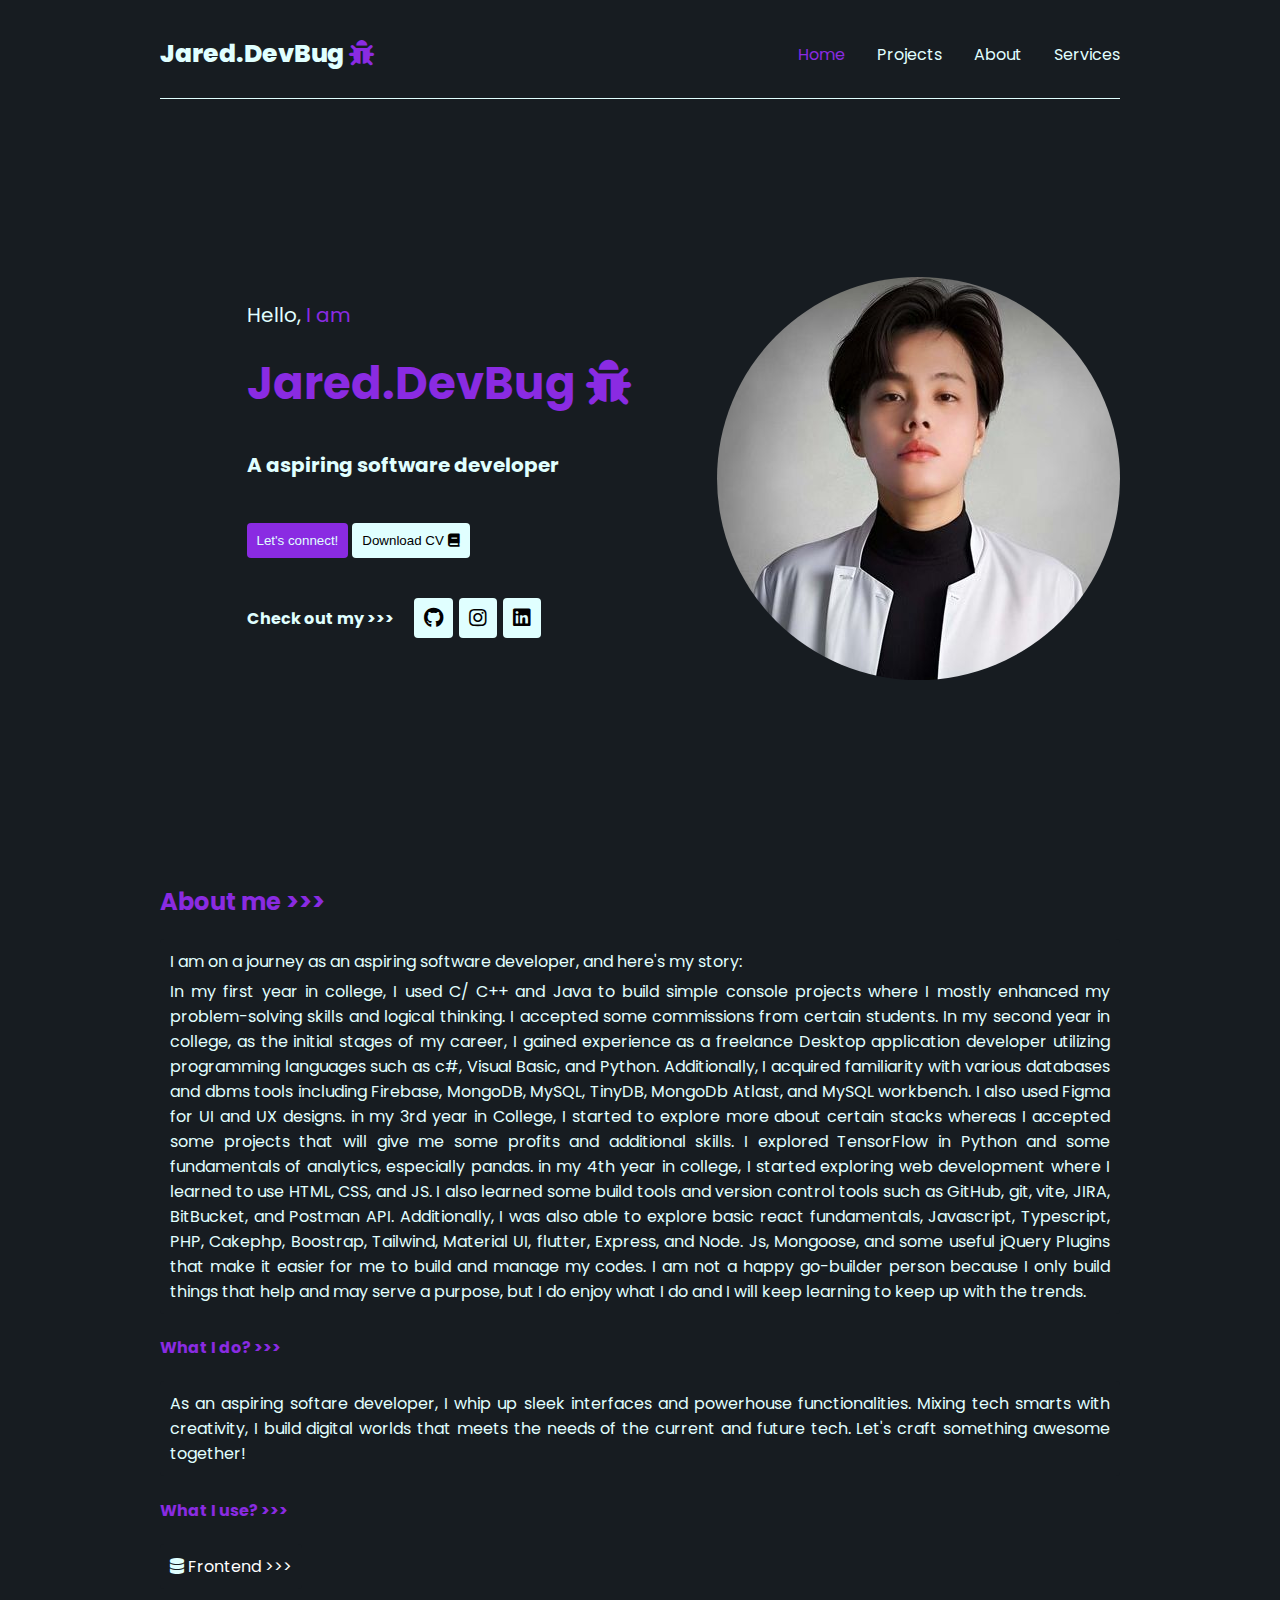
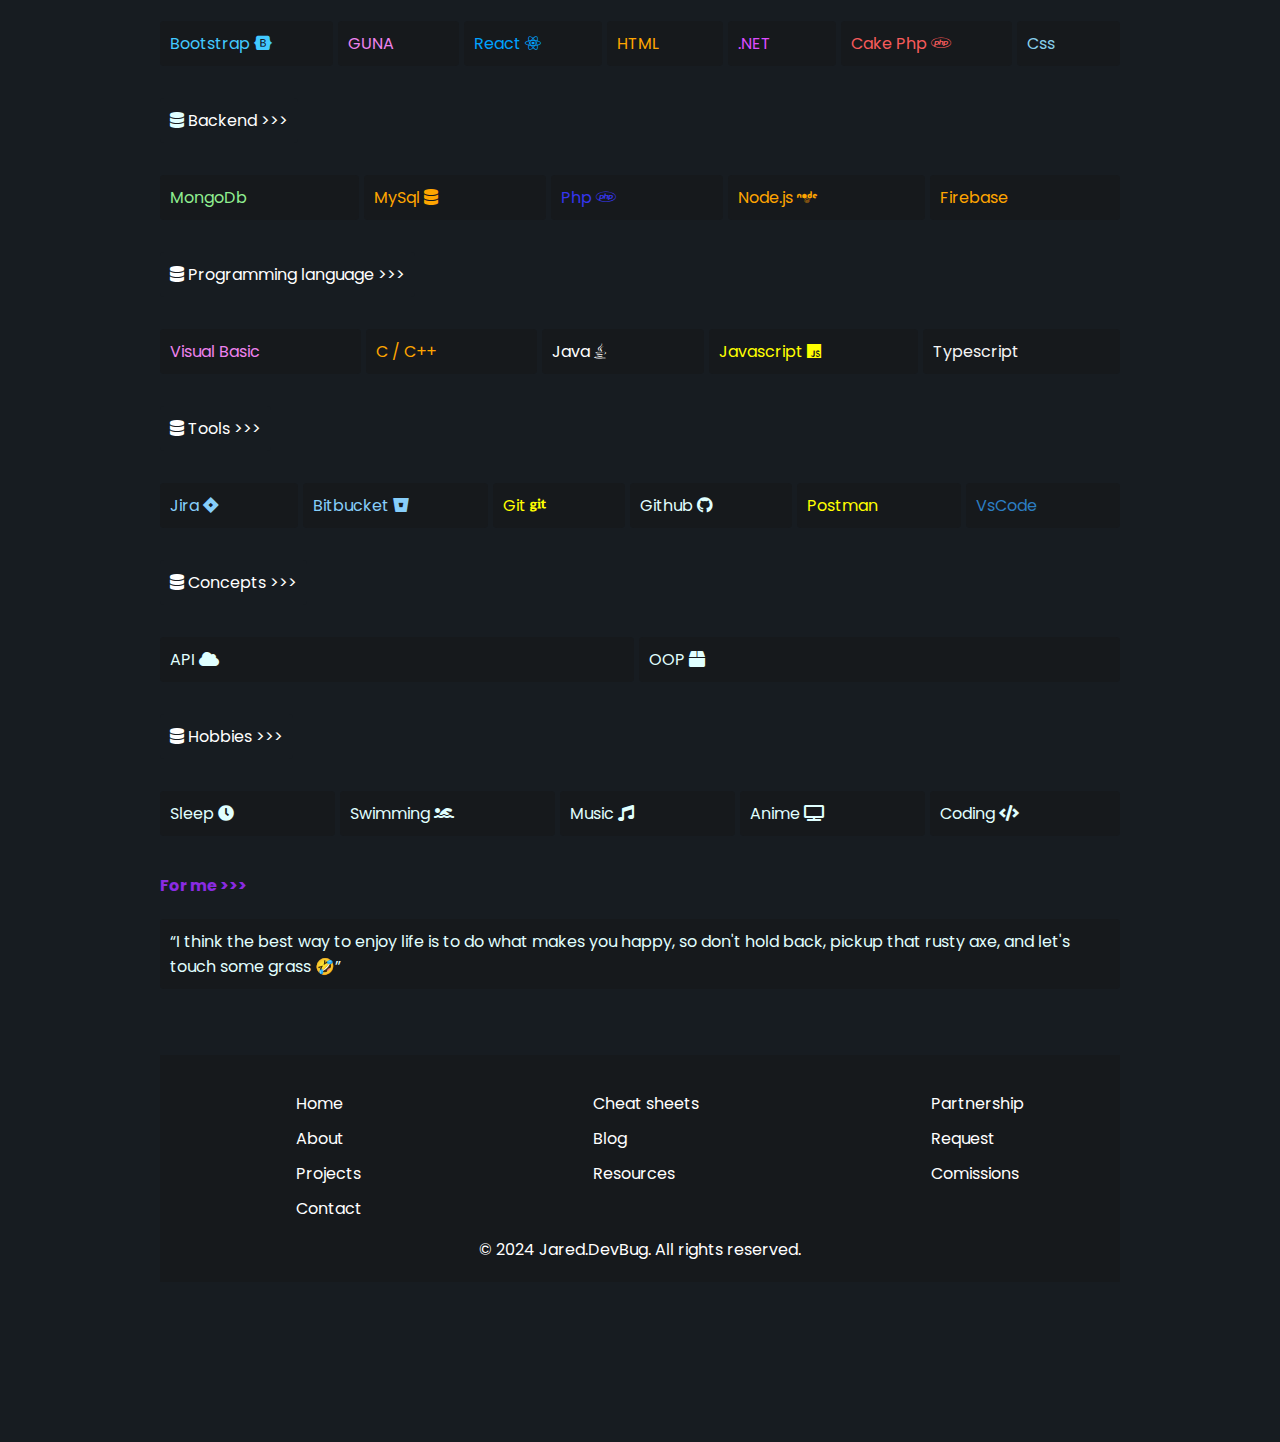
==== commit fc224c78: "vscode" ====
--- a/index.html
+++ b/index.html
@@ -123,6 +123,7 @@
                 <p class="item" style="color: yellow;"> Git <i class="fab fa-git"></i></p>
                 <p class="item" style="color: lightcyan;"> Github <i class="fab fa-github"></i></p>
                 <p class="item" style="color: yellow;"> Postman <i class="fab fa-postman"></i></p>
+                <p class="item" style="color: rgb(44, 126, 194);"> VsCode <i class="fab fa-visual-studio-code"></i></p>
             </div>
 
             <p class="subtext"> <i class="fa fa-database" style="color: white;"> </i> <a href="#" style="color: white; text-decoration: none;">Concepts >>></a>  </p>
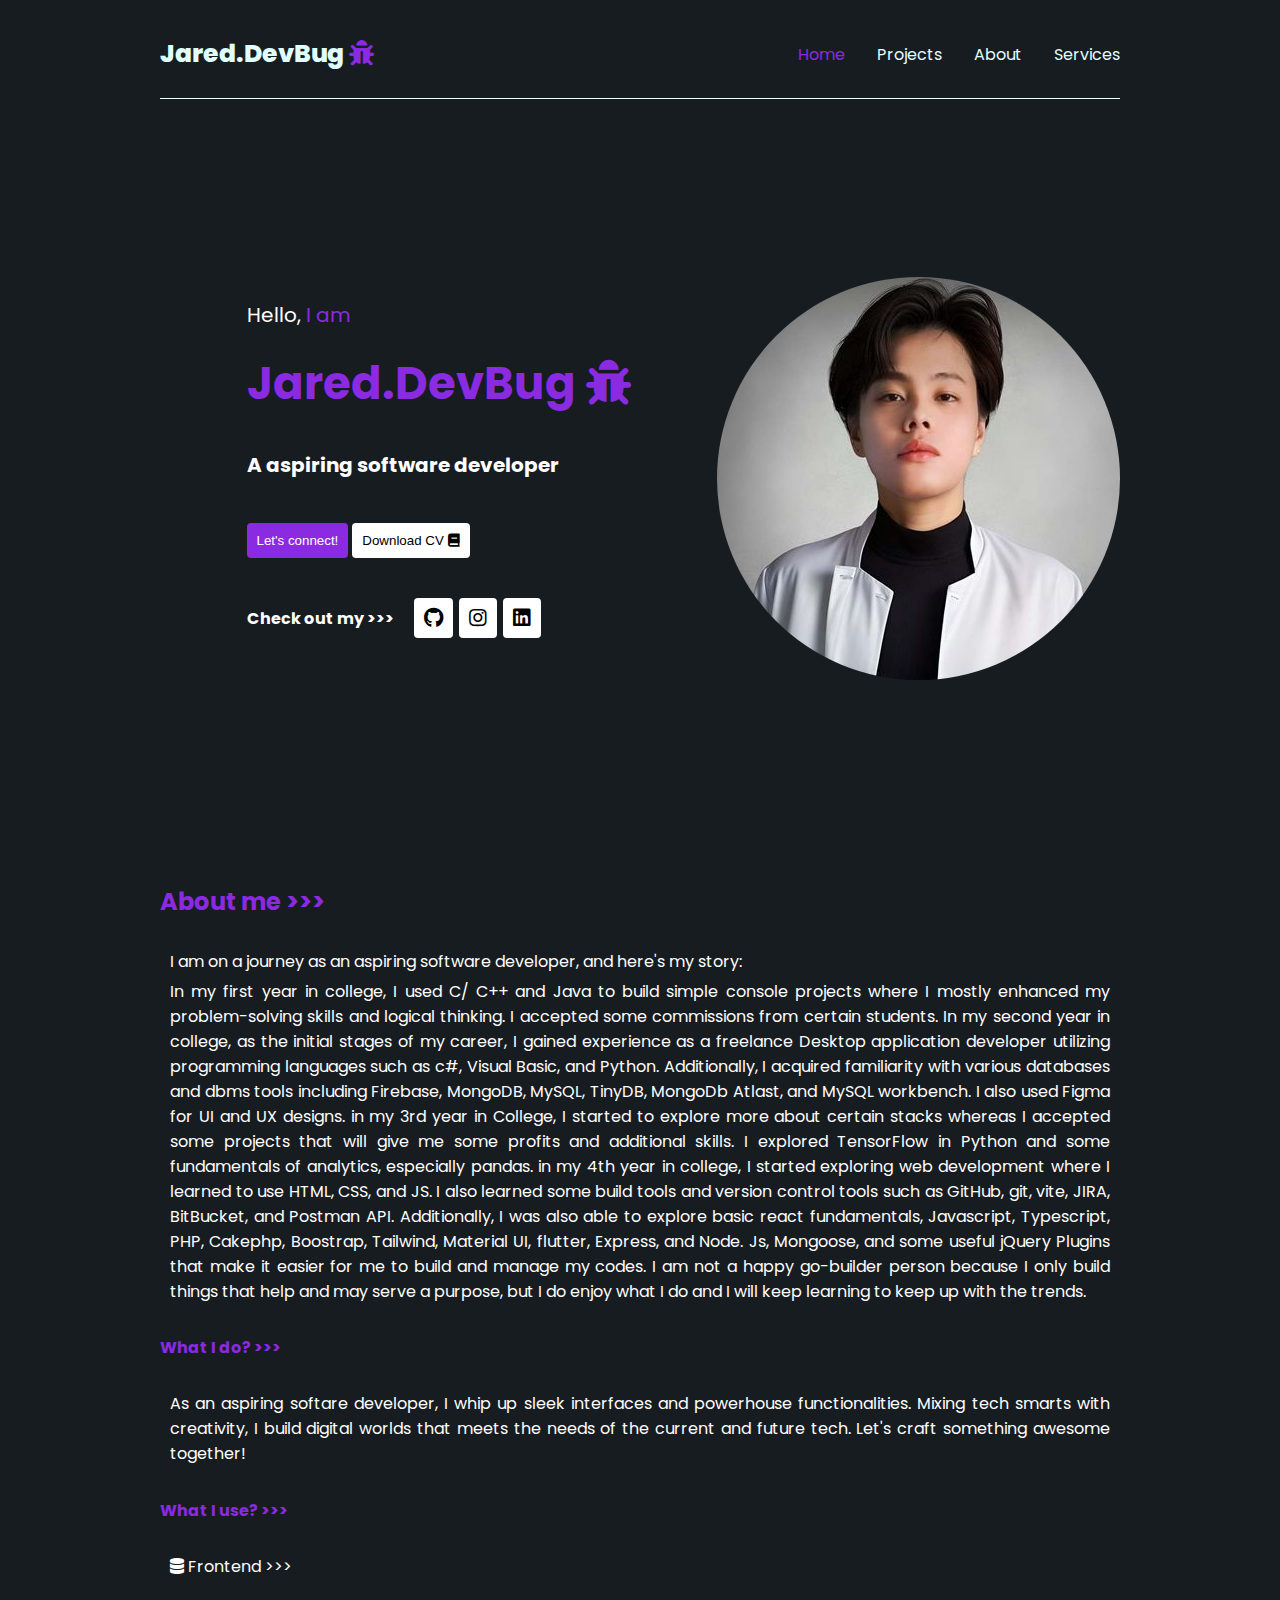
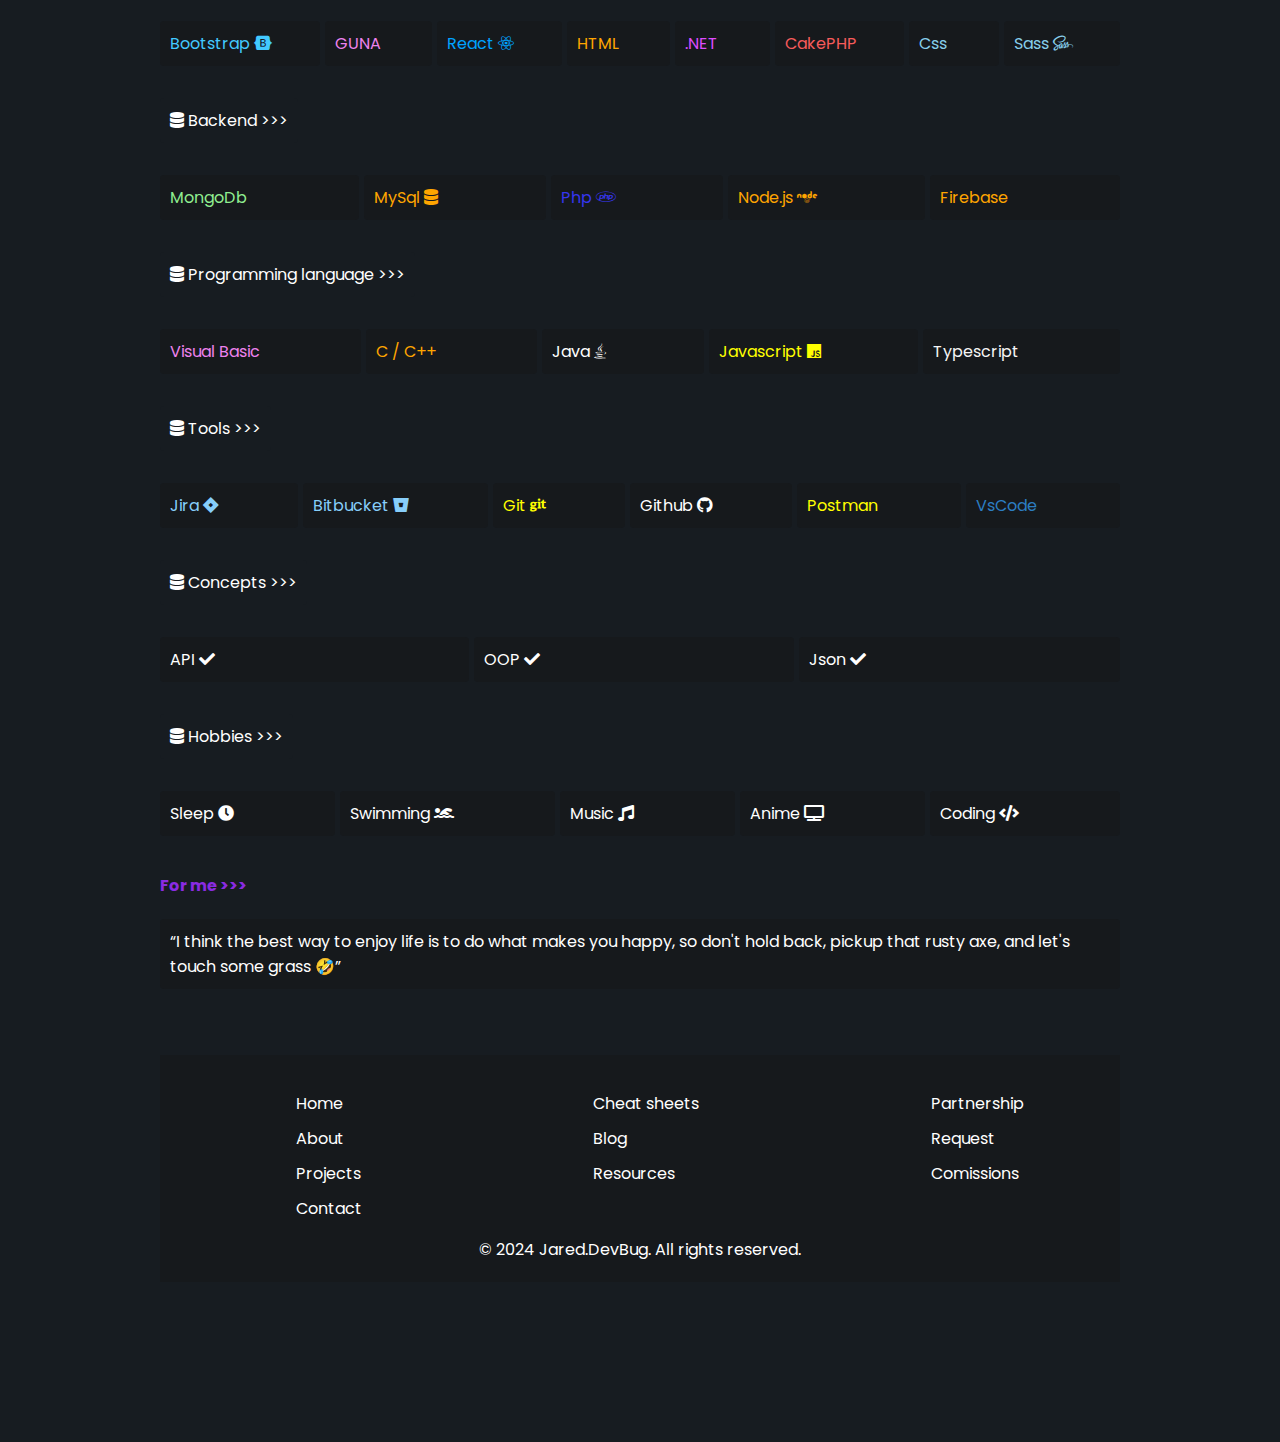
==== commit 326f54e4: "Skills" ====
--- a/index.html
+++ b/index.html
@@ -93,8 +93,9 @@
                 <p class="item" style="color: rgb(0, 162, 255);">React <i class="fab fa-react"></i></p>
                 <p class="item" style="color: orange;">HTML <i class="fab fa-html"></i></p>
                 <p class="item" style="color: rgb(222, 76, 255);">.NET <i class="fab fa-.NET"></i></p>
-                <p class="item" style="color: rgb(247, 91, 91);">Cake Php <i class="fab fa-php"></i></p>
+                <p class="item" style="color: rgb(247, 91, 91);">CakePHP<i class="fab fa-cakephp"></i></p>
                 <p class="item" style="color: skyblue;"> Css <i class="fab fa-css"></i></p>
+                <p class="item" style="color: skyblue;"> Sass <i class="fab fa-sass"></i></p>
             </div>
 
             <p class="subtext"> <i class="fa fa-database"> </i> <a href="" style="color: white; text-decoration: none;">Backend >>></a>  </p>
@@ -121,24 +122,25 @@
                 <p class="item" style="color: lightskyblue;"> Jira <i class="fab fa-jira"></i></p>
                 <p class="item" style="color: lightskyblue;"> Bitbucket <i class="fab fa-bitbucket"></i></p>
                 <p class="item" style="color: yellow;"> Git <i class="fab fa-git"></i></p>
-                <p class="item" style="color: lightcyan;"> Github <i class="fab fa-github"></i></p>
+                <p class="item" style="color: white;"> Github <i class="fab fa-github"></i></p>
                 <p class="item" style="color: yellow;"> Postman <i class="fab fa-postman"></i></p>
                 <p class="item" style="color: rgb(44, 126, 194);"> VsCode <i class="fab fa-visual-studio-code"></i></p>
             </div>
 
             <p class="subtext"> <i class="fa fa-database" style="color: white;"> </i> <a href="#" style="color: white; text-decoration: none;">Concepts >>></a>  </p>
             <div class="tool-box">
-                <p class="item" style="color: lightcyan;"> API <i class="fa fa-cloud"></i></p>
-                <p class="item" style="color: lightcyan;"> OOP <i class="fa fa-box"></i></p>
+                <p class="item" style="color: white;"> API <i class="fa fa-check"></i></p>
+                <p class="item" style="color: white;"> OOP <i class="fa fa-check"></i></p>
+                <p class="item" style="color: white;"> Json <i class="fa fa-check"></i></p>
             </div>
 
             <p class="subtext"> <i class="fa fa-database" style="color: white;"> </i> <a href="https://www.bing.com/search?q=hobbies+of+a+programmer&cvid=5ce0e59847744c8ab3c6bc03f00dd19f&gs_lcrp=EgZjaHJvbWUyBggAEEUYOTIGCAEQABhAMgYIAhAAGEAyBggDEAAYQDIGCAQQABhAMgYIBRAAGEAyBggGEAAYQDIGCAcQABhAMgYICBAAGEDSAQg0NTc5ajBqOagCALACAA&FORM=ANAB01&PC=LCTS" style="color: white; text-decoration: none;">Hobbies >>></a>  </p>
             <div class="tool-box">
-                <p class="item" style="color: lightcyan;"> Sleep <i class="fa fa-clock"></i></p>
-                <p class="item" style="color: lightcyan;"> Swimming <i class="fa fa-swimmer"></i></p>
-                <p class="item" style="color: lightcyan;"> Music <i class="fa fa-music"></i></p>
-                <p class="item" style="color: lightcyan;"> Anime <i class="fa fa-tv"></i></p>
-                <p class="item" style="color: lightcyan;"> Coding <i class="fa fa-code"></i></p>
+                <p class="item" style="color: white;"> Sleep <i class="fa fa-clock"></i></p>
+                <p class="item" style="color: white;"> Swimming <i class="fa fa-swimmer"></i></p>
+                <p class="item" style="color: white;"> Music <i class="fa fa-music"></i></p>
+                <p class="item" style="color: white;"> Anime <i class="fa fa-tv"></i></p>
+                <p class="item" style="color: white;"> Coding <i class="fa fa-code"></i></p>
                 
             </div>
             <h4>For me >>></h4>
--- a/src/css/index.css
+++ b/src/css/index.css
@@ -14,7 +14,7 @@
   animation-direction: alternate-reverse;
   position: absolute;
   right: 460px;
-  color: lightcyan;
+  color: white;
   font-size: 20px;
   transition: 0.5s;
 } */
@@ -43,7 +43,7 @@
   animation-direction: alternate-reverse;
 }
 #hero .informations {
-  color: lightcyan;
+  color: white;
   margin: auto;
   font-family: "Poppins", sans-serif;
 }
@@ -63,7 +63,7 @@
   border: 0;
   padding: 10px;
   border-radius: 4px;
-  color: lightcyan;
+  color: white;
   transition: all 0.5s ease;
   margin-top: 10px;
   margin-bottom: 10px;
@@ -80,11 +80,11 @@
   font-size: 20px;
 }
 #hero .informations #cv {
-  background-color: lightcyan;
+  background-color: white;
   color: black;
 }
 #hero .informations #connect:hover {
-  background-color: lightcyan;
+  background-color: white;
   color: black;
 }
 #hero .informations #cv:hover {
@@ -94,14 +94,14 @@
 #hero .socials {
   width: 350px;
   height: 100px;
-  color: lightcyan;
+  color: white;
   display: flex;
   flex-direction: row;
   align-items: center;
   gap: 20px;
 }
 #hero .socials .fab {
-  background-color: lightcyan;
+  background-color: white;
   padding: 10px;
   border-radius: 4px;
   font-size: 20px;
@@ -111,7 +111,7 @@
 }
 #hero .socials .fab:hover {
   background-color: blueviolet;
-  color: lightcyan;
+  color: white;
   transform: translateY(-4px);
 }
 #hero .iconss {
@@ -119,7 +119,7 @@
   gap: 6px;
 }
 #about .about-me {
-  color: lightcyan;
+  color: white;
 }
 #about .subtext {
   width: fit-content;
@@ -209,7 +209,7 @@
 .justInfo {
   display: flex;
   justify-content: space-around;
-  color: lightcyan;
+  color: white;
   height: max-content;
   padding-bottom: 10px;
   /* From https://css.glass */
@@ -254,7 +254,7 @@
   }
   #about {
     margin-top: 20%;
-    border-top: 1px solid lightcyan;
+    border-top: 1px solid white;
   }
   .socials {
     margin-left: 10%;
